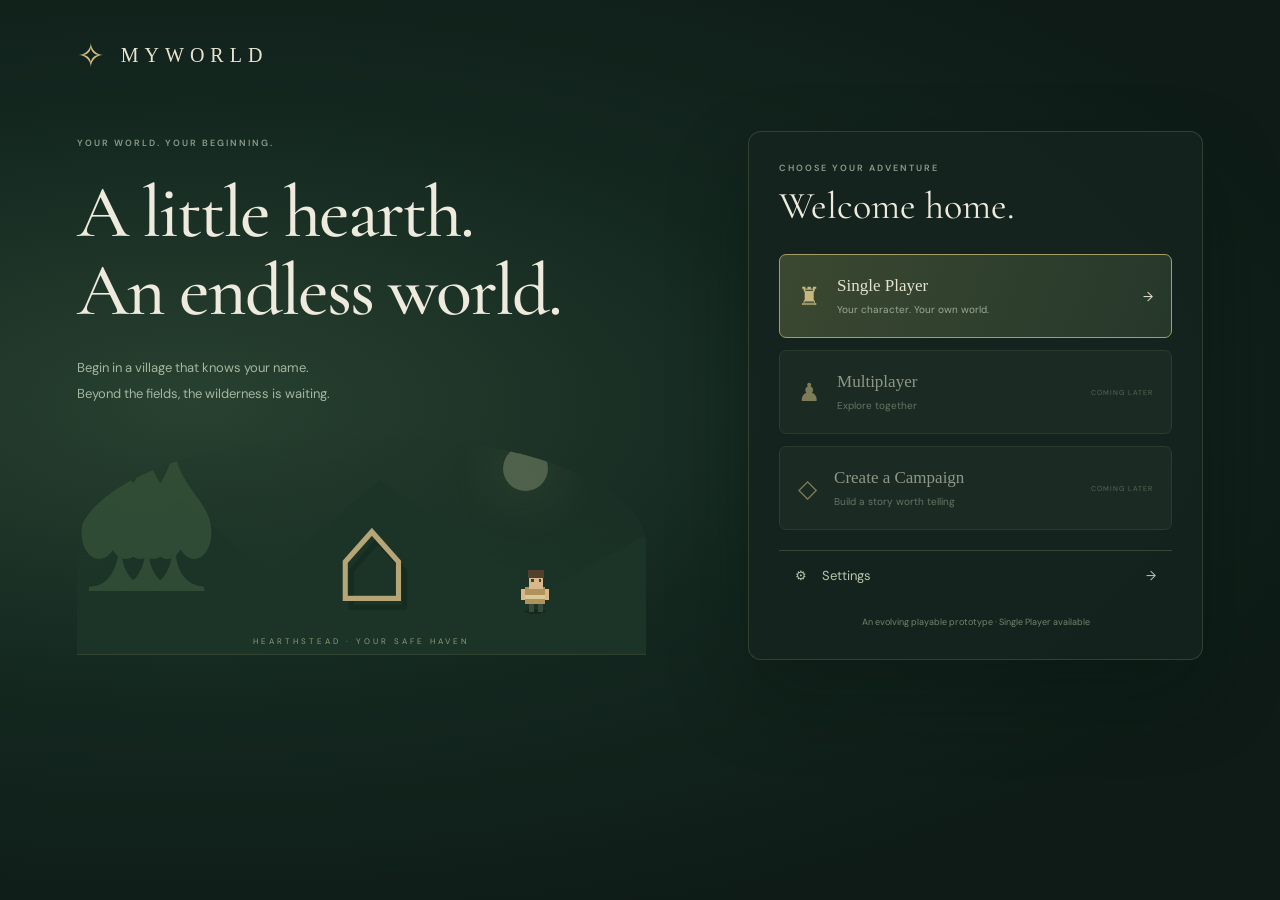
==== index.html @ 5acd00e1 "Publish MyWorld with village NPCs, enemy characters, and mobile controls" ====
<!doctype html>
<html lang="en">
<head>
  <meta charset="utf-8"><meta name="viewport" content="width=device-width,initial-scale=1,viewport-fit=cover">
  <title>MyWorld — The Wilderlands</title>
  <link rel="stylesheet" href="style.css">
</head>
<body class="in-menu">
  <div id="opening" class="opening"></div>
  <main class="game-shell">
    <div class="viewport" id="viewport">
      <canvas id="world" tabindex="0" aria-label="Explore the world using arrow keys or WASD. Press E to interact."></canvas>
      <div class="hud-top-left">
        <div class="location-pill"><span class="live-dot"></span><span id="locationName">Hearthstead</span></div>
        <span class="eyebrow" id="lifeStatus">☀ 07:40 · Safe haven</span>
        <span class="world-label" id="worldName">Ashwood Expanse</span>
      </div>
      <nav class="hud-top-right" aria-label="Game controls">
        <button id="mapToggle" class="quiet">Atlas <kbd>M</kbd></button>
        <button id="questButton" class="quiet">Quests</button>
        <button id="moreControls" class="quiet mobile-more" aria-expanded="false" aria-label="More game controls">☰</button><button id="gameSettings" class="quiet secondary-control">Settings</button>
        <button id="gameMenu" class="quiet secondary-control">Menu</button>
      </nav>
      <section id="atlasInfo" class="atlas-info" hidden aria-label="Atlas information">
        <span class="eyebrow">YOUR DISCOVERED WORLD</span>
        <strong id="explored">0% explored</strong>
        <span id="coordinates"></span>
        <div class="legend"><span><i class="safe"></i> Safe haven</span><span><i class="town"></i> Settlement</span><span><i class="ruin"></i> Ruins</span><span><i class="rift"></i> Rift</span></div>
      </section>
      <section class="player-hud" aria-label="Character status">
        <div class="avatar" id="travellerAvatar"></div>
        <div class="player-hud-details"><div class="eyebrow"><span id="travellerLabel">Traveller</span><span id="level">LV. 1</span></div><div class="health-row"><span>HP</span><div class="health-track"><i id="hpBar"></i></div><b id="hpText">60 / 60</b></div><div class="player-resources"><span id="wallet">45 gold</span><span id="petStatus">No companion yet</span></div></div>
      </section>
      <nav class="hud-bottom-right" aria-label="Your belongings">
        <button id="rest" class="quiet secondary-control" title="Return to your village">⌂ Home</button>
        <button id="satchel" class="quiet">Food & companion</button>
        <button id="binder" class="binder-button">▤ Bustagam <span id="cardCount">4 cards</span></button>
        <button id="sound" class="quiet secondary-control" title="Toggle ambient sound" aria-label="Toggle ambient sound">♫ Off</button>
      </nav>
      <div id="speechBubble" class="speech-bubble" hidden role="region" aria-label="Character conversation"></div>
      <div id="prompt" class="interaction-prompt" hidden><kbd>E</kbd><span>Interact</span></div>
      <div id="toast" class="toast" role="status"></div>
      <div class="touch-controls"><button data-move="0,-1" aria-label="Move north">↑</button><div><button data-move="-1,0" aria-label="Move west">←</button><button id="touchInteract">E</button><button data-move="1,0" aria-label="Move east">→</button></div><button data-move="0,1" aria-label="Move south">↓</button></div>
    </div>
  </main>
  <dialog id="modal"><div id="modalContent"></div></dialog>
  <script src="world-life.js"></script>
  <script src="encounters.js"></script>
  <script src="game.js"></script>
  <script>bootGame();</script>
</body></html>
---- style.css ----
@import url('https://fonts.googleapis.com/css2?family=Cormorant+Garamond:wght@400;500;600;700&family=DM+Sans:wght@400;500;600;700&display=swap');
.opening[hidden]{display:none}.opening{position:fixed;inset:0;z-index:200;overflow:auto;background:radial-gradient(ellipse at 15% 45%,#284130 0%,#13271f 42%,#0e1b17 80%);padding:34px 6vw 42px}.in-menu>header,.in-menu>main{visibility:hidden;pointer-events:none}.in-menu{overflow:hidden}.opening-brand{display:flex;align-items:center;gap:16px;color:#d5bd83;font-size:33px}.opening-brand span{font:20px Georgia,serif;letter-spacing:6px;color:#e9e4cf}.menu-layout{max-width:1200px;margin:6vh auto 0;display:grid;grid-template-columns:1.25fr 1fr;gap:8vw;align-items:center}.menu-story h1{font-size:clamp(50px,5.8vw,88px);line-height:1.05;letter-spacing:-2px;margin:25px 0}.menu-story>p{font-size:13px;line-height:2;color:#a5b6a0}.menu-options{border:1px solid #50604480;border-radius:13px;background:#15241ee8;padding:30px;box-shadow:0 35px 80px #06120c55}.menu-options h2{font:38px 'Cormorant Garamond',Georgia,serif;margin:9px 0 25px}.mode-option{width:100%;display:flex;gap:17px;align-items:center;text-align:left;padding:21px 18px;border:1px solid #3b4b3c;border-radius:7px;background:#203128;color:#e2e3cf;margin:12px 0}.mode-option.active{border-color:#a59c68;background:linear-gradient(110deg,#3b4831,#26382b)}.mode-option>span:nth-child(2){flex:1}.mode-option b{display:block;font-family:Georgia,serif;font-size:17px;font-weight:400}.mode-option small{display:block;font-size:10px;color:#99ab95;margin-top:7px}.mode-option em{font-size:7px;font-style:normal;letter-spacing:1px;color:#84977e}.mode-option:disabled{opacity:.6;filter:none}.mode-symbol{color:#c5b77e;font-size:25px}.settings-option{width:100%;display:flex;gap:15px;align-items:center;padding:16px;border:0;border-top:1px solid #354837;background:none;color:#b9c6ad;margin-top:20px}.settings-option span{flex:1;text-align:left}.menu-footnote{font-size:9px;color:#71866f;text-align:center;line-height:1.6;margin-top:15px}.menu-landscape{height:220px;position:relative;overflow:hidden;isolation:isolate;margin-top:28px;border-bottom:1px solid #75825a4d;background:linear-gradient(0deg,#1d3729,#233f2e00);border-radius:100% 100% 0 0}.menu-moon{position:absolute;left:75%;top:5%;width:45px;height:45px;background:#c6cda04d;box-shadow:0 0 60px #bdc68e33;border-radius:50%}.menu-mountains{position:absolute;inset:45px -20px 0;background:#1c3428;clip-path:polygon(0 80%,20% 10%,35% 55%,53% 0,80% 65%,100% 25%,100% 100%,0 100%)}.menu-trees{position:absolute;bottom:40px;left:0;letter-spacing:-45px;font-size:160px;color:#355239;transform:scaleY(1.5);opacity:.8}.menu-house{position:absolute;bottom:32px;left:45%;font-size:130px;color:#b6a576;line-height:1;text-shadow:6px 9px #172c20}.menu-traveller{position:absolute;bottom:30px;right:16%;width:40px;height:60px;image-rendering:pixelated}.menu-caption{position:absolute;bottom:8px;left:0;right:0;text-align:center;color:#8c9c76;font-size:8px;letter-spacing:3px}.flow-panel{max-width:1000px;margin:0 auto;padding:18px 0 35px}.flow-panel.narrow{max-width:480px;margin:6vh auto}.flow-panel h1{font-size:51px;line-height:1.1;margin:15px 0}.flow-panel>p{font-size:12px;color:#a0b39c;line-height:1.9}.back-link{background:none;color:#b6c6aa;border:0;padding:8px 0;margin-bottom:35px;font-size:11px}.character-layout{display:grid;grid-template-columns:.8fr 1.2fr;gap:45px;margin-top:25px}.gender-options{display:flex;gap:12px;margin-top:17px}.gender-card{flex:1;text-align:center;background:#182a20;border:1px solid #3d523d;color:#d7dfc5;border-radius:7px;padding:15px}.gender-card.selected{border:1px solid #d5bd83;background:#314430;box-shadow:inset 0 0 0 1px #d5bd8340}.gender-card svg{display:block;width:75px;height:95px;margin:0 auto 9px}.gender-card b{display:block;font-size:12px}.gender-card small{display:block;color:#90a287;font-size:9px;margin-top:7px}.pillar-editor{border:1px solid #3d523b;padding:23px;border-radius:9px;background:#17291f}.allocation-heading{display:flex;justify-content:space-between;gap:10px;color:#d5bd83;letter-spacing:1px;font-size:10px}.allocation-heading b{letter-spacing:0}.pillar-editor>p{font-size:10px;color:#9bad91;line-height:1.8;margin:12px 0}.allocation-row{display:flex;align-items:center;gap:10px;padding:13px 0;border-bottom:1px solid #314630}.allocation-row>div{flex:1}.allocation-row b{font-size:11px;font-weight:500}.allocation-row small{display:block;color:#90a187;font-size:9px;margin-top:5px}.pillar-icon{font-size:20px;color:#c2ba88;width:26px}.allocation-row>button{height:27px;width:27px;border:1px solid #5d6c48;background:#2b3f2b;color:#d5d9b9;border-radius:4px;font-size:16px}.allocation-row>strong{min-width:16px;text-align:center;font-size:13px;color:#d5bd83}.allocation-buttons{display:flex;gap:8px;margin-top:18px}.allocation-buttons button{flex:1}.creation-summary{padding:15px;background:#263c29;color:#c4cba6;border-radius:5px;font-size:11px;line-height:1.7;margin-top:19px}.start-journey{max-width:360px;margin:25px 0 0 auto}.replace-note{color:#bfac78!important;margin-top:16px!important;font-size:10px!important}.motion-setting{display:flex;align-items:center;gap:10px;margin:25px 0;font-size:12px}.motion-setting input{width:auto;accent-color:#c9b67f}.flow-panel.narrow label{margin-top:22px}.brand-button{border:0;background:none;padding:0}.village-status{display:flex;gap:16px;align-items:center;margin:-7px 0 16px;color:#b8cba6;font-size:11px}.village-status>span:last-child{color:#90a186;margin-left:auto;font-size:10px}.village-status button{font-size:10px;padding:7px 12px}.avatar svg{height:48px;width:37px}.shop-wallet{padding:12px;background:#263c29;color:#d1d6b6;border-radius:5px;margin:15px 0}.shop-wallet b{float:right;color:#e3c983}.shop-item{display:flex;align-items:center;gap:15px;padding:17px 0;border-bottom:1px solid #354c35}.shop-item>span{color:#d5bd83;font-size:26px;width:30px}.shop-item>div{flex:1}.shop-item b{display:block;font:17px Georgia,serif;color:#e5ddbd}.shop-item small{display:block;color:#9bad91;font-size:10px;line-height:1.7;margin-top:7px}.shop-item .quiet{min-width:70px;white-space:nowrap}.animal-response{background:#283e2c;padding:17px;border-radius:5px;color:#d8d8b9;margin:15px 0;font:18px Georgia,serif}.large-text .intro,.large-text .chapter p,.large-text dialog p,.large-text .shop-item small,.large-text .allocation-row small,.large-text .flow-panel>p{font-size:calc(12px * var(--text-scale,1))}.large-text button,.large-text input,.large-text select{font-size:calc(11px * var(--text-scale,1))}
@media(max-width:850px){.opening{padding:25px}.menu-layout{gap:25px;grid-template-columns:1fr 1fr;margin-top:5vh}.menu-options{padding:22px}.menu-story h1{font-size:50px}.mode-option{padding:17px 13px;gap:12px}.mode-option em{font-size:6px}.character-layout{gap:20px}.pillar-editor{padding:17px}.menu-landscape{height:180px}}@media(max-width:600px){.opening{padding:20px 18px}.menu-layout{display:flex;flex-direction:column;margin-top:25px;align-items:stretch;gap:18px}.menu-story h1{font-size:44px;margin:15px 0}.menu-story>p{font-size:11px}.menu-landscape{display:none}.menu-options{padding:20px}.menu-options h2{font-size:29px;margin-bottom:15px}.mode-option{padding:16px;margin:9px 0}.mode-option b{font-size:15px}.mode-option em{font-size:6px}.menu-footnote{font-size:8px}.flow-panel.narrow{margin:12px auto}.flow-panel h1{font-size:36px}.back-link{margin-bottom:22px}.character-layout{grid-template-columns:1fr;gap:20px}.gender-card svg{height:75px}.gender-options{margin-top:12px}.allocation-row{padding:13px 0}.allocation-row small{font-size:10px}.start-journey{max-width:none}.village-status{gap:8px;flex-wrap:wrap;font-size:10px}.village-status>span:last-child{font-size:9px}.header-right button{margin-left:7px}.world-toolbar .eyebrow{font-size:7px;letter-spacing:1px}.shop-item{gap:10px}.shop-item small{font-size:10px}}
:root{--bg:#101b19;--panel:#16231f;--border:#2a3931;--text:#eeeade;--muted:#8b9b8b;--accent:#d5bd83;--green:#b5cc9b}*{box-sizing:border-box}body{margin:0;background:var(--bg);color:var(--text);font-family:'DM Sans',sans-serif;font-size:13px}button,input,select{font:inherit}button{cursor:pointer;transition:background .15s,transform .15s}button:hover{filter:brightness(1.18)}button:active{transform:translateY(1px)}button:disabled{opacity:.45;cursor:default}button:focus-visible,input:focus-visible,select:focus-visible,canvas:focus-visible{outline:2px solid var(--accent);outline-offset:3px}header{height:78px;border-bottom:1px solid var(--border);padding:0 38px;display:flex;align-items:center;justify-content:space-between}.brand{font-size:21px;letter-spacing:5px;color:var(--text);text-decoration:none;font-family:Georgia,serif;display:flex;align-items:center;gap:14px}.brand-icon{color:var(--accent);font-size:36px}.brand small{font-family:'DM Sans',sans-serif;letter-spacing:2px;font-size:9px;color:var(--muted);margin-left:14px;border-left:1px solid var(--border);padding-left:24px}.header-right{display:flex;align-items:center;gap:9px;font-size:9px;letter-spacing:1.5px;color:var(--muted)}.live-dot{width:6px;height:6px;background:#b7cb98;border-radius:50%;display:inline-block;box-shadow:0 0 9px #b7cb9840}.quiet{border:1px solid var(--border);background:transparent;color:var(--text);padding:9px 13px;border-radius:5px;font-size:11px}.header-right button{margin-left:25px;letter-spacing:0}.header-right button span{margin-left:12px;border:1px solid var(--border);border-radius:50%;padding:0 4px}main{display:grid;grid-template-columns:285px minmax(0,1fr);max-width:1800px;margin:auto}.sidebar{padding:34px 28px 20px;border-right:1px solid var(--border);min-height:calc(100vh - 78px)}.eyebrow{font-size:9px;font-weight:600;letter-spacing:2px;color:var(--muted)}h1,h2,h3,p{margin:0}h1{font-family:'Cormorant Garamond',Georgia,serif;font-size:55px;line-height:.98;letter-spacing:-1.6px;font-weight:500;margin:20px 0 15px}h1 span{color:var(--accent)}.intro{color:var(--muted);line-height:1.9;font-size:12px}.world-card{border:1px solid var(--border);background:#ffffff02;border-radius:7px;padding:17px;margin-top:28px}.section-heading{font-size:9px;letter-spacing:1.5px;display:flex;justify-content:space-between;color:var(--accent);margin-bottom:21px}label{font-size:10px;color:#aab5a7;display:block;margin:12px 0 8px}.seed-row{display:flex;gap:6px}input,select{width:100%;min-width:0;background:#101b18;color:#dddcc9;border:1px solid var(--border);border-radius:4px;padding:10px;font-size:11px}.seed-row input{font-family:monospace;font-size:11px}.seed-row button{color:var(--accent);background:#22312a;border:1px solid var(--border);border-radius:4px;font-size:20px;width:36px;flex-shrink:0}.primary{background:var(--accent);color:#233021;border:0;border-radius:4px;padding:12px 13px;font-weight:700;display:flex;justify-content:space-between;align-items:center;width:100%;margin-top:18px;font-size:11px}.primary span{font-size:18px}.small{font-size:9px}.muted{color:var(--muted)}.world-card p{text-align:center;margin-top:11px}.chapter{margin-top:30px}.chapter .eyebrow{display:flex;justify-content:space-between}.chapter h2{font-family:'Cormorant Garamond',Georgia,serif;font-size:26px;font-weight:500;margin:10px 0}.chapter p{font-size:11px;color:var(--muted);line-height:1.9}.quest-item{display:flex;gap:10px;align-items:center;border-bottom:1px solid #2a393188;padding:12px 0;font-size:10px;color:#b6c1af}.quest-item b{font-size:15px;color:var(--accent);font-weight:400}.quest-item.done{color:#789b70}.sidebar-bottom{margin-top:26px;padding-top:18px;display:flex;gap:12px;align-items:center;color:#667b68}.compass{font-size:40px}.sidebar-bottom p{font-family:Georgia,serif;font-style:italic;font-size:11px;line-height:1.6}.sidebar-bottom>span:last-child{margin-left:auto;font-size:10px}.game-column{padding:28px 30px 20px;min-width:0}.world-toolbar{display:flex;align-items:center;justify-content:space-between;margin-bottom:19px}.world-toolbar h2{font-family:'Cormorant Garamond',Georgia,serif;font-size:31px;font-weight:500;margin-top:4px}.toolbar-actions{display:flex;align-items:center;gap:9px}.toolbar-actions>span{font-size:10px;color:var(--muted);margin-right:10px}kbd{font-family:inherit;display:inline-block;font-size:9px;background:#ffffff07;border:1px solid #ffffff25;border-bottom-width:2px;border-radius:3px;padding:2px 5px;min-width:19px;text-align:center;color:#d3d5bf}.toolbar-actions kbd{margin-left:8px}.viewport{height:clamp(360px,55vh,680px);position:relative;overflow:hidden;border:1px solid #475441;border-radius:9px;background:#1e3b2f;box-shadow:0 18px 50px #0003}canvas{display:block;width:100%;height:100%;image-rendering:pixelated;outline:none!important}.location-pill{position:absolute;top:19px;left:20px;background:#12221cda;border:1px solid #6c81554d;padding:10px 13px;border-radius:4px;display:flex;gap:9px;align-items:center;font-size:10px;color:#e1e4cd;pointer-events:none}.world-coordinate{position:absolute;top:27px;right:21px;font-size:9px;color:#ecedd0b3;letter-spacing:2px;pointer-events:none}.world-badge{position:absolute;right:22px;bottom:50px;color:#eeebc9b0;font-family:Georgia,serif;font-size:12px;letter-spacing:3px;text-align:center;pointer-events:none}.world-badge>span{display:block;font-size:29px;margin-bottom:5px;color:#e1c690}.world-badge small{display:block;letter-spacing:2px;font-family:monospace;font-size:8px;margin-top:6px}.controls-hint{position:absolute;bottom:0;left:0;right:0;height:36px;display:flex;align-items:center;gap:23px;justify-content:center;background:#0d1f17b8;font-size:9px;color:#bec8b0}.controls-hint span{display:flex;align-items:center;gap:4px}.interaction-prompt{position:absolute;bottom:65px;left:50%;transform:translateX(-50%);background:#efe4c7;color:#263527;box-shadow:0 4px 18px #0005;border:1px solid #b9a779;border-radius:5px;padding:11px 16px;white-space:nowrap;font-size:12px}.interaction-prompt kbd{background:#273e2c;color:#f4eccc;margin-right:9px;border-color:#455342}.toast{position:absolute;top:70px;left:50%;transform:translateX(-50%) translateY(-10px);background:#11251dec;color:#eee2b9;border:1px solid #73835e;border-radius:5px;padding:12px 20px;font-size:11px;opacity:0;transition:.2s;pointer-events:none;max-width:85%;text-align:center}.toast.show{opacity:1;transform:translateX(-50%) translateY(0)}.under-map{display:flex;justify-content:space-between;align-items:center;margin:14px 0 22px;font-size:9px;color:var(--muted);gap:10px}.legend{display:flex;gap:18px}.legend span{display:flex;align-items:center;gap:6px}.legend i{display:block;width:6px;height:6px;transform:rotate(45deg)}.safe{background:#c4d29f}.town{background:#d9b474}.ruin{background:#94a7ab}.rift{background:#ba9ed3}.save-note{font-size:8px;color:#687c69}.bottom-panels{display:grid;grid-template-columns:1.15fr 1fr;gap:16px}.traveller-panel,.binder-panel{border:1px solid var(--border);border-radius:6px;display:flex;align-items:center;padding:18px;gap:15px;background:#ffffff02}.avatar{width:44px;height:54px;background:#273629;border:1px solid #415039;display:grid;place-items:center;font-size:31px;color:var(--accent);border-radius:4px}.traveller-details{flex:1}.traveller-details .eyebrow{font-size:8px;letter-spacing:1px;display:flex;justify-content:space-between;gap:10px}.traveller-details .eyebrow span{color:var(--accent)}h3{font-family:'Cormorant Garamond',Georgia,serif;font-size:18px;font-weight:500;margin-top:6px}.health-row{display:flex;align-items:center;gap:8px;font-size:8px;margin-top:11px;color:#a4b49b}.health-track{height:4px;background:#29392c;flex:1;border-radius:3px;overflow:hidden}.health-track i{display:block;height:100%;background:#a9c18b;width:100%;transition:width .3s}.health-row b{font-size:8px;font-weight:400;white-space:nowrap}.traveller-panel>button{font-size:9px;padding:7px;max-width:85px}.binder-panel{justify-content:space-between}.binder-panel .eyebrow{font-size:8px}.binder-panel h3{font-size:18px}.binder-button{background:#24332a;color:var(--accent);border:1px solid #40503b;border-radius:4px;white-space:nowrap;padding:11px;font-size:12px}.binder-button span{margin:0 8px;font-size:10px}.journal-strip{margin-top:19px;display:flex;gap:16px;align-items:center;color:var(--muted);font-size:10px}.journal-strip .eyebrow{font-size:8px;white-space:nowrap}.journal-strip>span:last-child{margin-left:auto;color:var(--accent)}dialog{background:#17271f;color:var(--text);border:1px solid #617153;border-radius:12px;padding:30px;width:580px;max-width:calc(100% - 28px);box-shadow:0 30px 100px #0009}dialog::backdrop{background:#060e0be0;backdrop-filter:blur(5px)}dialog h2{font-family:'Cormorant Garamond',Georgia,serif;font-size:35px;font-weight:500;margin:10px 0}dialog p{color:#a8b6a1;line-height:1.8;font-size:12px;margin:10px 0}dialog .close{float:right;background:none;border:1px solid var(--border);color:var(--muted);border-radius:4px;padding:4px 9px}dialog .actions{display:flex;gap:8px;margin-top:17px;flex-wrap:wrap}dialog .actions button{flex:1}.modal-icon{font-size:38px;color:var(--accent);margin-top:12px}.combat-hp{display:flex;justify-content:space-between;padding:15px;background:#0c1b15;border-radius:5px;margin:15px 0;font-size:12px}.combat-hp b{color:#c6d9a9}.card-grid{display:grid;grid-template-columns:repeat(2,1fr);gap:9px;margin:15px 0}.play-card{padding:17px 13px;text-align:left;border:1px solid #475d3c;border-radius:6px;background:linear-gradient(135deg,#2d412e,#18291f);color:#eee8cd}.play-card strong{display:block;font-family:Georgia,serif;font-weight:400;font-size:16px;margin:6px 0}.play-card small{display:block;color:#a6b69b;font-size:10px;line-height:1.7}.play-card .symbol{color:var(--accent);font-size:23px}.dice-label{font-size:11px;color:var(--accent);display:flex;gap:8px;align-items:center;margin-top:14px}.combat-log{font-size:11px!important;min-height:40px;background:#102017;padding:10px 12px;border-left:2px solid var(--accent)}.pillars{display:grid;grid-template-columns:repeat(3,1fr);gap:6px;margin:14px 0}.pillars div{padding:9px;background:#24382a;font-size:10px;color:#bdc8b0}.pillars b{float:right;color:var(--accent)}.touch-controls{display:none}.atlas-note{position:absolute;top:65px;left:20px;background:#12221cd9;color:var(--accent);padding:7px;font-size:9px}
@media(min-width:1600px){.sidebar{padding-top:45px}.game-column{padding-top:36px}.world-card{margin-top:40px}.chapter{margin-top:40px}}@media(max-width:1150px){main{grid-template-columns:240px minmax(0,1fr)}.sidebar{padding:28px 20px}h1{font-size:48px}.game-column{padding:25px 20px}.bottom-panels{grid-template-columns:1fr}.binder-panel{padding:13px 18px}.save-note{display:none}.legend{gap:13px}.brand small{display:none}.controls-hint{gap:10px}.controls-hint span:last-child{display:none}.header-right{font-size:8px}}@media(max-width:740px){header{padding:0 17px;height:62px}.brand{font-size:17px;gap:7px}.header-right>span{display:none}.header-right button{margin:0;font-size:10px}main{display:flex;flex-direction:column}.sidebar{min-height:0;border:0;padding:22px 18px 0;display:grid;grid-template-columns:1fr 1fr;gap:0 20px}.sidebar>.eyebrow{grid-column:1}h1{font-size:38px;margin:12px 0}.intro{font-size:10px}.world-card{grid-column:2;grid-row:1/5;margin:0;padding:13px}.section-heading{margin-bottom:8px;font-size:8px}.world-card label{font-size:9px;margin:9px 0 5px}.world-card .small{display:none}.primary{margin-top:10px;padding:10px;font-size:10px}.chapter{grid-column:1/-1;margin-top:22px}.chapter h2{font-size:23px}.chapter p{display:none}#questList{display:flex;gap:15px}.quest-item{flex:1;font-size:9px;border:0;padding:8px 0}.sidebar-bottom{display:none}.game-column{padding:18px 13px}.world-toolbar h2{font-size:26px}.world-toolbar .eyebrow{font-size:8px}.toolbar-actions>span{display:none}.toolbar-actions .quiet{padding:7px}.viewport{height:440px}.world-badge{display:none}.world-coordinate{font-size:8px}.legend{gap:12px;flex-wrap:wrap;font-size:8px}.controls-hint{justify-content:flex-start;padding-left:12px}.touch-controls{display:flex;position:absolute;right:12px;bottom:47px;flex-direction:column;align-items:center;gap:3px}.touch-controls button{background:#14271ddc;border:1px solid #8a9b6c;color:#edebce;width:36px;height:34px;border-radius:5px;touch-action:none}.touch-controls>div{display:flex;gap:3px}.interaction-prompt{bottom:75px;left:15px;transform:none;font-size:10px;padding:8px}.bottom-panels{gap:10px}.under-map{margin-bottom:13px}.journal-strip{font-size:9px;line-height:1.6}.journal-strip .eyebrow{display:none}.world-toolbar{gap:8px}dialog{padding:22px}.card-grid{gap:7px}}

/* The playable world owns the viewport; all game controls sit over the canvas. */
body:not(.in-menu){overflow:hidden}
.game-shell{position:fixed;inset:0;display:block;max-width:none;width:100%;height:100dvh;margin:0;padding:0;border:0}
.game-shell .viewport{position:absolute;inset:0;width:100%;height:100%;max-height:none;border:0;border-radius:0;box-shadow:none}
.game-shell canvas{width:100%;height:100%}
.hud-top-left{position:absolute;top:22px;left:24px;display:flex;align-items:flex-start;gap:8px;flex-direction:column;pointer-events:none}
.hud-top-left .location-pill{position:static;padding:10px 13px;background:#12221ce8;border-color:#71835866;box-shadow:0 3px 18px #0002}
.hud-top-left .eyebrow{padding:4px 5px;color:#d1d8b7;font-size:9px;text-shadow:0 2px 3px #102317}
.world-label{font:italic 12px Georgia,serif;color:#bfc8a4;padding-left:5px;text-shadow:0 2px 3px #102317}
.hud-top-right{position:absolute;top:22px;right:24px;display:flex;gap:7px}
.hud-top-right .quiet,.hud-bottom-right .quiet,.hud-bottom-right .binder-button{background:#14271ee8;border-color:#77846377;color:#e1e2c7;box-shadow:0 3px 16px #0002;padding:11px 15px;backdrop-filter:blur(8px)}
.hud-top-right .quiet{font-size:11px}
.hud-bottom-right{position:absolute;right:24px;bottom:24px;display:flex;gap:8px;align-items:center}
.player-hud{position:absolute;left:24px;bottom:24px;width:310px;display:flex;gap:12px;align-items:center;padding:13px 15px;border:1px solid #7a866355;border-radius:7px;background:#14271ee8;box-shadow:0 4px 22px #0003;backdrop-filter:blur(8px)}
.player-hud .avatar{flex-shrink:0;height:51px;width:41px;background:#2d432b}
.player-hud-details{min-width:0;flex:1}.player-hud .eyebrow{display:flex;justify-content:space-between;align-items:center;letter-spacing:1px;gap:12px;font-size:9px;color:#d2ca9a}
.player-hud .health-row{margin-top:10px;font-size:9px}.player-hud .health-track{height:5px}.player-hud .health-row b{font-size:9px}
.player-resources{display:flex;justify-content:space-between;gap:8px;font-size:9px;color:#b8c6a3;margin-top:10px}.player-resources>span:last-child{color:#97ac91;font-size:8px}
.atlas-info{position:absolute;left:24px;top:142px;background:#11261ef2;border:1px solid #77846366;border-radius:7px;padding:18px;display:flex;flex-direction:column;gap:12px;max-width:240px}
.atlas-info[hidden]{display:none}.atlas-info strong{font:24px Georgia,serif;font-weight:400;color:#dbd9b5}.atlas-info>span:not(.eyebrow){color:#a6b798;font-size:10px}.atlas-info .legend{flex-wrap:wrap;gap:13px;font-size:9px}
.speech-bubble{position:absolute;z-index:30;padding:14px 17px;background:#eee5c9;color:#35402c;border:1px solid #c7b889;border-radius:13px;box-shadow:0 8px 25px #10231655;pointer-events:auto;line-height:1.6}
.speech-bubble[hidden]{display:none}.speech-bubble::after{content:'';position:absolute;top:100%;left:calc(var(--speech-tail, 50%) - 8px);border-left:8px solid transparent;border-right:8px solid transparent;border-top:12px solid #eee5c9;filter:drop-shadow(0 2px 0 #c7b889)}
.speaker-name{font-size:9px;letter-spacing:1px;font-weight:700;text-transform:uppercase;color:#7d714a;margin-bottom:5px}.speech-bubble p{font:14px/1.65 Georgia,serif;margin:0;color:#35402c}.speech-actions{display:flex;gap:7px;flex-wrap:wrap;margin-top:11px}.speech-actions button{background:#526744;border:1px solid #41563a;color:#f3edda;border-radius:4px;padding:7px 10px;font-size:10px;line-height:1.4}.speech-actions button:hover{background:#405739}
.game-shell .interaction-prompt{bottom:130px;padding:9px 13px;font-size:11px;z-index:15}.game-shell .toast{top:104px;z-index:35}.quest-list small{display:block;font-size:10px;color:#8d9d83;margin-top:5px}.quest-list .quest-item{font-size:13px;padding:16px 0;gap:13px}.quest-list .quest-item b{font-size:21px}.game-shell .touch-controls{z-index:20}

.mobile-more{display:none}.combat-opponent{display:flex;align-items:center;gap:16px;margin:12px 0}.combat-opponent svg{width:64px;height:64px;flex-shrink:0;background:#243b2a;border:1px solid #4c6242;border-radius:7px;padding:6px}.combat-opponent h2{font-size:30px;margin:0}
@media(max-width:860px),(pointer:coarse){
 body{overscroll-behavior:none;-webkit-tap-highlight-color:transparent}.game-shell canvas{touch-action:none}.opening{padding-top:max(20px,env(safe-area-inset-top));padding-bottom:max(25px,env(safe-area-inset-bottom));-webkit-overflow-scrolling:touch}
 .hud-top-left{top:max(12px,env(safe-area-inset-top));left:max(12px,env(safe-area-inset-left));gap:5px;max-width:48%}.hud-top-left .location-pill{max-width:100%;font-size:10px;line-height:1.4;padding:9px 10px}.hud-top-left .eyebrow{font-size:8px;letter-spacing:.6px}.world-label{display:none}
 .hud-top-right{top:max(12px,env(safe-area-inset-top));right:max(12px,env(safe-area-inset-right));display:grid;grid-template-columns:repeat(3,auto);gap:5px}.hud-top-right .quiet{min-width:44px;min-height:44px;padding:9px;font-size:10px}.hud-top-right kbd{display:none}.mobile-more{display:block}.game-shell .secondary-control{display:none}.controls-expanded .hud-top-right .secondary-control{display:block;grid-column:1/-1}.controls-expanded .hud-bottom-right .secondary-control{display:block}
 .player-hud{top:102px;bottom:auto;left:12px;width:210px;padding:9px 10px;gap:8px;pointer-events:none;background:#14271ecc}.player-hud .avatar{height:43px;width:34px}.player-hud .avatar svg{height:39px;width:30px}.player-hud .eyebrow{font-size:8px}.player-resources{font-size:8px;gap:5px}.player-resources>span:last-child{font-size:7px}.player-hud .health-row{margin-top:7px}.player-resources{margin-top:7px}
 .hud-bottom-right{right:max(12px,env(safe-area-inset-right));bottom:max(20px,env(safe-area-inset-bottom));display:flex;flex-direction:column;align-items:stretch;gap:7px;max-width:155px}.hud-bottom-right .quiet,.hud-bottom-right .binder-button{min-height:48px;font-size:10px;padding:10px 11px}.hud-bottom-right .binder-button span{font-size:9px;margin-left:4px;margin-right:0}
 .game-shell .touch-controls{display:flex;position:absolute;left:max(14px,env(safe-area-inset-left));right:auto;bottom:max(20px,env(safe-area-inset-bottom));gap:5px;align-items:center;touch-action:none}.game-shell .touch-controls>div{gap:5px}.game-shell .touch-controls button{width:48px;height:48px;font-size:19px;border:1px solid #a6b88788;background:#173324d9;color:#eee4be;user-select:none;-webkit-user-select:none;touch-action:none;border-radius:9px;box-shadow:0 3px 10px #0003}.game-shell .touch-controls #touchInteract{background:#d2bd86;color:#273d29;border-color:#eddfb5;font-size:15px;font-weight:700}
 .game-shell .interaction-prompt{left:50%;transform:translateX(-50%);bottom:193px;max-width:calc(100% - 28px);white-space:normal;font-size:10px;text-align:center}.game-shell .toast{top:195px;max-width:calc(100% - 25px);width:max-content;font-size:10px;padding:10px 13px;line-height:1.6}.atlas-info{top:195px;left:12px;max-width:200px;padding:13px}.atlas-info strong{font-size:21px}.atlas-info .eyebrow{font-size:8px}
 .speech-bubble{padding:12px 14px}.speech-bubble p{font-size:14px}.speech-actions button{min-height:44px;font-size:12px;padding:10px 12px;flex:1}.speaker-name{font-size:9px}
 dialog{width:min(580px,calc(100vw - 20px));max-width:calc(100vw - 20px);max-height:calc(100dvh - 24px);padding:19px;overflow-y:auto;overscroll-behavior:contain;-webkit-overflow-scrolling:touch}dialog .close{min-width:44px;min-height:44px;font-size:19px}dialog .actions button{min-height:44px}dialog h2{font-size:29px}dialog p{font-size:12px}.combat-opponent{gap:12px;margin:9px 0}.combat-opponent svg{width:52px;height:52px}.combat-opponent h2{font-size:25px}.combat-hp{font-size:10px;padding:11px;gap:10px;flex-wrap:wrap}.play-card{min-height:108px;padding:12px}.play-card strong{font-size:15px}.play-card small{font-size:10px}.dice-label{font-size:12px;flex-wrap:wrap;gap:10px}.dice-label input{min-width:24px;min-height:24px}.shop-item .quiet{min-height:44px}.flow-panel input,.flow-panel select{min-height:44px;font-size:16px}.allocation-row>button{height:44px;width:44px}.flow-panel button,.menu-options button{min-height:44px}.allocation-row{gap:8px}.allocation-row small{font-size:9px}.pillar-editor{padding:15px}.flow-panel .primary{font-size:12px;min-height:48px}.opening .back-link{font-size:12px}
}
@media(max-width:380px){.hud-top-left{max-width:45%}.hud-top-left .location-pill{font-size:9px;padding:8px}.hud-top-right{gap:3px}.hud-top-right .quiet{padding:8px 6px;font-size:9px}.player-hud{width:198px}.allocation-row .pillar-icon{display:none}.hud-bottom-right{max-width:140px}.game-shell .touch-controls button{width:44px;height:44px}}
@media(max-height:520px) and (orientation:landscape){.game-shell .player-hud{top:auto;bottom:14px;left:180px;width:215px}.game-shell .touch-controls{bottom:12px;gap:3px}.game-shell .touch-controls>div{gap:3px}.game-shell .touch-controls button{width:44px;height:42px}.game-shell .hud-bottom-right{bottom:12px}.game-shell .interaction-prompt{bottom:125px;font-size:10px}.game-shell .toast{top:78px}.atlas-info{top:90px;padding:12px}.hud-top-left .eyebrow{font-size:8px}}

@media(max-width:860px),(pointer:coarse){.game-shell .touch-controls{flex-direction:column}}
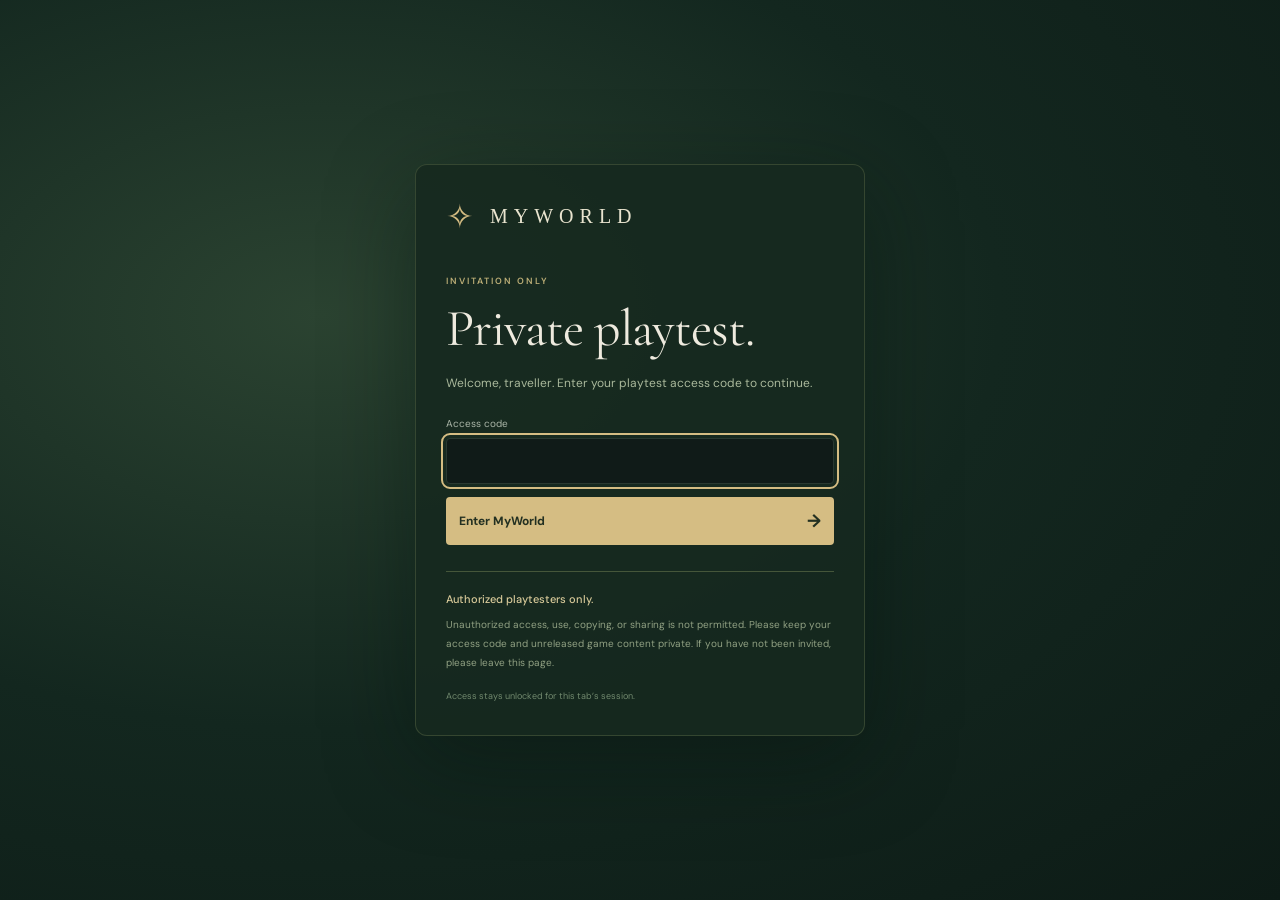
==== commit a024d2c6: "Add authorized-playtester access-code gate before the game menu" ====
--- a/index.html
+++ b/index.html
@@ -5,7 +5,23 @@
   <title>MyWorld — The Wilderlands</title>
   <link rel="stylesheet" href="style.css">
 </head>
-<body class="in-menu">
+<body class="in-menu access-locked">
+  <section id="accessGate" class="access-gate" aria-labelledby="accessTitle">
+    <div class="access-panel">
+      <div class="opening-brand">✧ <span>MYWORLD</span></div>
+      <div class="eyebrow">INVITATION ONLY</div>
+      <h1 id="accessTitle">Private playtest.</h1>
+      <p>Welcome, traveller. Enter your playtest access code to continue.</p>
+      <form id="accessForm">
+        <label for="accessCode">Access code</label>
+        <input id="accessCode" type="password" autocomplete="off" autocapitalize="characters" spellcheck="false" maxlength="64" required aria-describedby="accessError accessNotice">
+        <p id="accessError" class="access-error" role="alert"></p>
+        <button class="primary" id="accessSubmit" type="submit">Enter MyWorld <span>→</span></button>
+      </form>
+      <div id="accessNotice" class="access-notice"><strong>Authorized playtesters only.</strong><p>Unauthorized access, use, copying, or sharing is not permitted. Please keep your access code and unreleased game content private. If you have not been invited, please leave this page.</p></div>
+      <p class="access-session-note">Access stays unlocked for this tab’s session.</p>
+    </div>
+  </section>
   <div id="opening" class="opening"></div>
   <main class="game-shell">
     <div class="viewport" id="viewport">
@@ -44,8 +60,9 @@
     </div>
   </main>
   <dialog id="modal"><div id="modalContent"></div></dialog>
+  <script src="access.js"></script>
   <script src="world-life.js"></script>
   <script src="encounters.js"></script>
   <script src="game.js"></script>
-  <script>bootGame();</script>
+  <script>bootGame();initializeAccessGate();</script>
 </body></html>
--- a/style.css
+++ b/style.css
@@ -45,3 +45,6 @@
 @media(max-height:520px) and (orientation:landscape){.game-shell .player-hud{top:auto;bottom:14px;left:180px;width:215px}.game-shell .touch-controls{bottom:12px;gap:3px}.game-shell .touch-controls>div{gap:3px}.game-shell .touch-controls button{width:44px;height:42px}.game-shell .hud-bottom-right{bottom:12px}.game-shell .interaction-prompt{bottom:125px;font-size:10px}.game-shell .toast{top:78px}.atlas-info{top:90px;padding:12px}.hud-top-left .eyebrow{font-size:8px}}
 
 @media(max-width:860px),(pointer:coarse){.game-shell .touch-controls{flex-direction:column}}
+
+.access-gate{position:fixed;inset:0;z-index:400;display:grid;place-items:center;padding:28px 20px;overflow:auto;background:radial-gradient(ellipse at 25% 35%,#2b4331,#13271f 50%,#0d1b16)}.access-gate[hidden]{display:none}.access-locked #opening,.access-locked .game-shell{visibility:hidden;pointer-events:none}.access-panel{width:100%;max-width:450px;padding:30px;border:1px solid #64734b66;border-radius:12px;background:#17291fe8;box-shadow:0 25px 90px #06120d66}.access-panel .opening-brand{margin-bottom:37px}.access-panel .eyebrow{color:#bcae76;font-size:9px}.access-panel h1{font:52px/1.05 'Cormorant Garamond',Georgia,serif;letter-spacing:-1px;margin:15px 0}.access-panel>p{font-size:12px;line-height:1.9;color:#a9b89b}.access-panel form{margin:22px 0 26px}.access-panel input{font-size:16px;min-height:46px;letter-spacing:2px}.access-panel .primary{min-height:47px;font-size:12px;margin-top:13px}.access-error{font-size:11px;line-height:1.7;color:#e2af8c;min-height:0;margin-top:8px}.access-error:empty{display:none}.access-notice{border-top:1px solid #45563a;padding-top:18px}.access-notice strong{font-size:11px;color:#d7c999;font-weight:500}.access-notice p{color:#91a183;font-size:10px;line-height:1.9;margin-top:8px}.access-panel .access-session-note{font-size:9px;color:#71896e;margin-top:16px}.access-panel input[aria-invalid=true]{border-color:#ce9b70}
+@media(max-width:600px){.access-gate{padding:16px}.access-panel{padding:24px 21px}.access-panel h1{font-size:43px}.access-panel .opening-brand{margin-bottom:27px}.access-panel input{min-height:48px}.access-panel .primary{min-height:48px}.access-notice p{font-size:11px}}
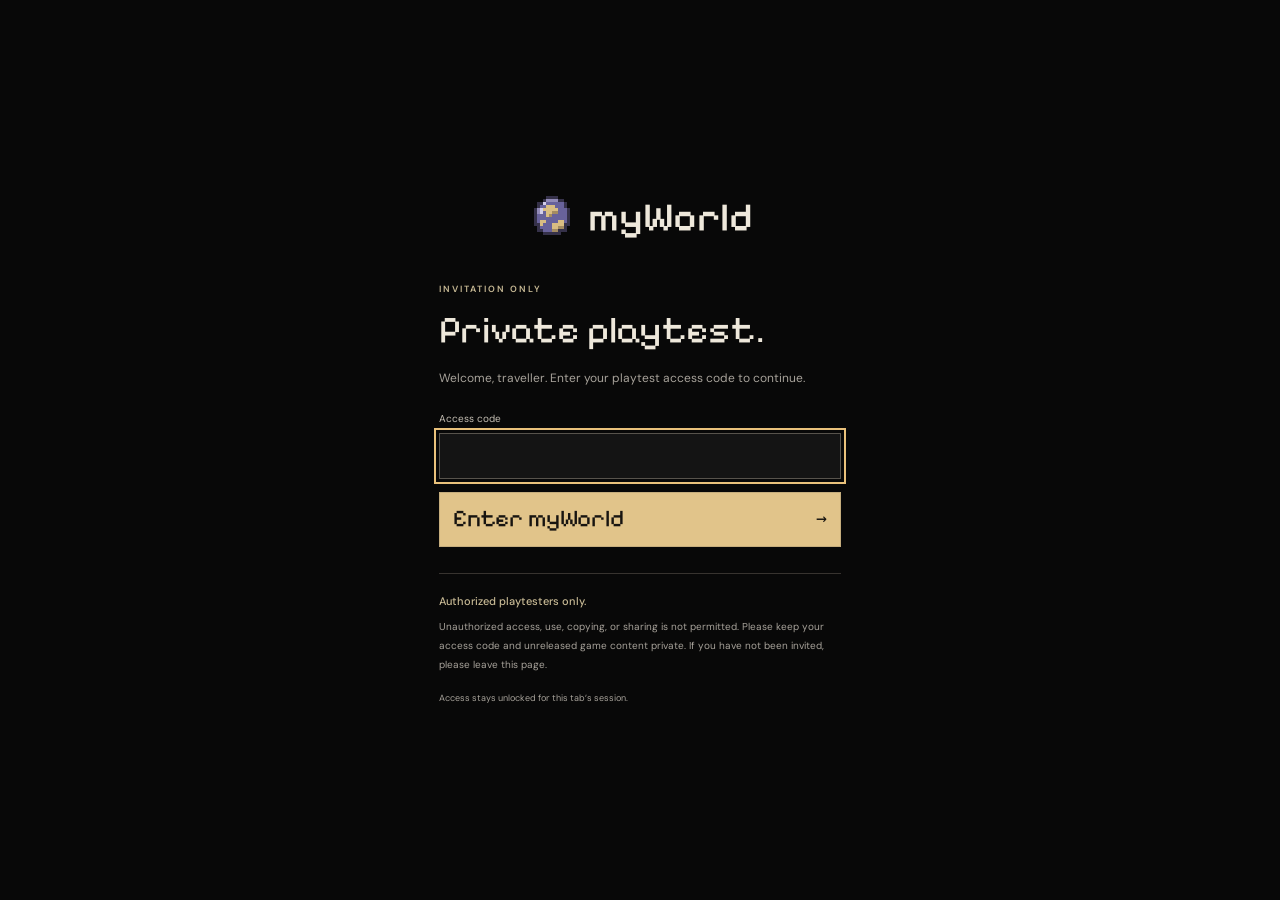
==== commit 37ab6fe0: "Redesign myWorld menus and character creation with black pixel UI" ====
--- a/index.html
+++ b/index.html
@@ -2,13 +2,14 @@
 <html lang="en">
 <head>
   <meta charset="utf-8"><meta name="viewport" content="width=device-width,initial-scale=1,viewport-fit=cover">
-  <title>MyWorld — The Wilderlands</title>
+  <title>myWorld</title>
   <link rel="stylesheet" href="style.css">
 </head>
 <body class="in-menu access-locked">
+  <div id="artLoading" class="art-loading" role="status" hidden>Painting Hearthstead…</div>
   <section id="accessGate" class="access-gate" aria-labelledby="accessTitle">
     <div class="access-panel">
-      <div class="opening-brand">✧ <span>MYWORLD</span></div>
+      <div class="opening-brand"><span class="pixel-globe" aria-hidden="true"></span><span>myWorld</span></div>
       <div class="eyebrow">INVITATION ONLY</div>
       <h1 id="accessTitle">Private playtest.</h1>
       <p>Welcome, traveller. Enter your playtest access code to continue.</p>
@@ -16,7 +17,7 @@
         <label for="accessCode">Access code</label>
         <input id="accessCode" type="password" autocomplete="off" autocapitalize="characters" spellcheck="false" maxlength="64" required aria-describedby="accessError accessNotice">
         <p id="accessError" class="access-error" role="alert"></p>
-        <button class="primary" id="accessSubmit" type="submit">Enter MyWorld <span>→</span></button>
+        <button class="primary" id="accessSubmit" type="submit">Enter myWorld <span>→</span></button>
       </form>
       <div id="accessNotice" class="access-notice"><strong>Authorized playtesters only.</strong><p>Unauthorized access, use, copying, or sharing is not permitted. Please keep your access code and unreleased game content private. If you have not been invited, please leave this page.</p></div>
       <p class="access-session-note">Access stays unlocked for this tab’s session.</p>
@@ -60,6 +61,8 @@
     </div>
   </main>
   <dialog id="modal"><div id="modalContent"></div></dialog>
+  <script src="art-manifest.js"></script>
+  <script src="art.js"></script>
   <script src="access.js"></script>
   <script src="world-life.js"></script>
   <script src="encounters.js"></script>
--- a/style.css
+++ b/style.css
@@ -1,6 +1,6 @@
 @import url('https://fonts.googleapis.com/css2?family=Cormorant+Garamond:wght@400;500;600;700&family=DM+Sans:wght@400;500;600;700&display=swap');
-.opening[hidden]{display:none}.opening{position:fixed;inset:0;z-index:200;overflow:auto;background:radial-gradient(ellipse at 15% 45%,#284130 0%,#13271f 42%,#0e1b17 80%);padding:34px 6vw 42px}.in-menu>header,.in-menu>main{visibility:hidden;pointer-events:none}.in-menu{overflow:hidden}.opening-brand{display:flex;align-items:center;gap:16px;color:#d5bd83;font-size:33px}.opening-brand span{font:20px Georgia,serif;letter-spacing:6px;color:#e9e4cf}.menu-layout{max-width:1200px;margin:6vh auto 0;display:grid;grid-template-columns:1.25fr 1fr;gap:8vw;align-items:center}.menu-story h1{font-size:clamp(50px,5.8vw,88px);line-height:1.05;letter-spacing:-2px;margin:25px 0}.menu-story>p{font-size:13px;line-height:2;color:#a5b6a0}.menu-options{border:1px solid #50604480;border-radius:13px;background:#15241ee8;padding:30px;box-shadow:0 35px 80px #06120c55}.menu-options h2{font:38px 'Cormorant Garamond',Georgia,serif;margin:9px 0 25px}.mode-option{width:100%;display:flex;gap:17px;align-items:center;text-align:left;padding:21px 18px;border:1px solid #3b4b3c;border-radius:7px;background:#203128;color:#e2e3cf;margin:12px 0}.mode-option.active{border-color:#a59c68;background:linear-gradient(110deg,#3b4831,#26382b)}.mode-option>span:nth-child(2){flex:1}.mode-option b{display:block;font-family:Georgia,serif;font-size:17px;font-weight:400}.mode-option small{display:block;font-size:10px;color:#99ab95;margin-top:7px}.mode-option em{font-size:7px;font-style:normal;letter-spacing:1px;color:#84977e}.mode-option:disabled{opacity:.6;filter:none}.mode-symbol{color:#c5b77e;font-size:25px}.settings-option{width:100%;display:flex;gap:15px;align-items:center;padding:16px;border:0;border-top:1px solid #354837;background:none;color:#b9c6ad;margin-top:20px}.settings-option span{flex:1;text-align:left}.menu-footnote{font-size:9px;color:#71866f;text-align:center;line-height:1.6;margin-top:15px}.menu-landscape{height:220px;position:relative;overflow:hidden;isolation:isolate;margin-top:28px;border-bottom:1px solid #75825a4d;background:linear-gradient(0deg,#1d3729,#233f2e00);border-radius:100% 100% 0 0}.menu-moon{position:absolute;left:75%;top:5%;width:45px;height:45px;background:#c6cda04d;box-shadow:0 0 60px #bdc68e33;border-radius:50%}.menu-mountains{position:absolute;inset:45px -20px 0;background:#1c3428;clip-path:polygon(0 80%,20% 10%,35% 55%,53% 0,80% 65%,100% 25%,100% 100%,0 100%)}.menu-trees{position:absolute;bottom:40px;left:0;letter-spacing:-45px;font-size:160px;color:#355239;transform:scaleY(1.5);opacity:.8}.menu-house{position:absolute;bottom:32px;left:45%;font-size:130px;color:#b6a576;line-height:1;text-shadow:6px 9px #172c20}.menu-traveller{position:absolute;bottom:30px;right:16%;width:40px;height:60px;image-rendering:pixelated}.menu-caption{position:absolute;bottom:8px;left:0;right:0;text-align:center;color:#8c9c76;font-size:8px;letter-spacing:3px}.flow-panel{max-width:1000px;margin:0 auto;padding:18px 0 35px}.flow-panel.narrow{max-width:480px;margin:6vh auto}.flow-panel h1{font-size:51px;line-height:1.1;margin:15px 0}.flow-panel>p{font-size:12px;color:#a0b39c;line-height:1.9}.back-link{background:none;color:#b6c6aa;border:0;padding:8px 0;margin-bottom:35px;font-size:11px}.character-layout{display:grid;grid-template-columns:.8fr 1.2fr;gap:45px;margin-top:25px}.gender-options{display:flex;gap:12px;margin-top:17px}.gender-card{flex:1;text-align:center;background:#182a20;border:1px solid #3d523d;color:#d7dfc5;border-radius:7px;padding:15px}.gender-card.selected{border:1px solid #d5bd83;background:#314430;box-shadow:inset 0 0 0 1px #d5bd8340}.gender-card svg{display:block;width:75px;height:95px;margin:0 auto 9px}.gender-card b{display:block;font-size:12px}.gender-card small{display:block;color:#90a287;font-size:9px;margin-top:7px}.pillar-editor{border:1px solid #3d523b;padding:23px;border-radius:9px;background:#17291f}.allocation-heading{display:flex;justify-content:space-between;gap:10px;color:#d5bd83;letter-spacing:1px;font-size:10px}.allocation-heading b{letter-spacing:0}.pillar-editor>p{font-size:10px;color:#9bad91;line-height:1.8;margin:12px 0}.allocation-row{display:flex;align-items:center;gap:10px;padding:13px 0;border-bottom:1px solid #314630}.allocation-row>div{flex:1}.allocation-row b{font-size:11px;font-weight:500}.allocation-row small{display:block;color:#90a187;font-size:9px;margin-top:5px}.pillar-icon{font-size:20px;color:#c2ba88;width:26px}.allocation-row>button{height:27px;width:27px;border:1px solid #5d6c48;background:#2b3f2b;color:#d5d9b9;border-radius:4px;font-size:16px}.allocation-row>strong{min-width:16px;text-align:center;font-size:13px;color:#d5bd83}.allocation-buttons{display:flex;gap:8px;margin-top:18px}.allocation-buttons button{flex:1}.creation-summary{padding:15px;background:#263c29;color:#c4cba6;border-radius:5px;font-size:11px;line-height:1.7;margin-top:19px}.start-journey{max-width:360px;margin:25px 0 0 auto}.replace-note{color:#bfac78!important;margin-top:16px!important;font-size:10px!important}.motion-setting{display:flex;align-items:center;gap:10px;margin:25px 0;font-size:12px}.motion-setting input{width:auto;accent-color:#c9b67f}.flow-panel.narrow label{margin-top:22px}.brand-button{border:0;background:none;padding:0}.village-status{display:flex;gap:16px;align-items:center;margin:-7px 0 16px;color:#b8cba6;font-size:11px}.village-status>span:last-child{color:#90a186;margin-left:auto;font-size:10px}.village-status button{font-size:10px;padding:7px 12px}.avatar svg{height:48px;width:37px}.shop-wallet{padding:12px;background:#263c29;color:#d1d6b6;border-radius:5px;margin:15px 0}.shop-wallet b{float:right;color:#e3c983}.shop-item{display:flex;align-items:center;gap:15px;padding:17px 0;border-bottom:1px solid #354c35}.shop-item>span{color:#d5bd83;font-size:26px;width:30px}.shop-item>div{flex:1}.shop-item b{display:block;font:17px Georgia,serif;color:#e5ddbd}.shop-item small{display:block;color:#9bad91;font-size:10px;line-height:1.7;margin-top:7px}.shop-item .quiet{min-width:70px;white-space:nowrap}.animal-response{background:#283e2c;padding:17px;border-radius:5px;color:#d8d8b9;margin:15px 0;font:18px Georgia,serif}.large-text .intro,.large-text .chapter p,.large-text dialog p,.large-text .shop-item small,.large-text .allocation-row small,.large-text .flow-panel>p{font-size:calc(12px * var(--text-scale,1))}.large-text button,.large-text input,.large-text select{font-size:calc(11px * var(--text-scale,1))}
-@media(max-width:850px){.opening{padding:25px}.menu-layout{gap:25px;grid-template-columns:1fr 1fr;margin-top:5vh}.menu-options{padding:22px}.menu-story h1{font-size:50px}.mode-option{padding:17px 13px;gap:12px}.mode-option em{font-size:6px}.character-layout{gap:20px}.pillar-editor{padding:17px}.menu-landscape{height:180px}}@media(max-width:600px){.opening{padding:20px 18px}.menu-layout{display:flex;flex-direction:column;margin-top:25px;align-items:stretch;gap:18px}.menu-story h1{font-size:44px;margin:15px 0}.menu-story>p{font-size:11px}.menu-landscape{display:none}.menu-options{padding:20px}.menu-options h2{font-size:29px;margin-bottom:15px}.mode-option{padding:16px;margin:9px 0}.mode-option b{font-size:15px}.mode-option em{font-size:6px}.menu-footnote{font-size:8px}.flow-panel.narrow{margin:12px auto}.flow-panel h1{font-size:36px}.back-link{margin-bottom:22px}.character-layout{grid-template-columns:1fr;gap:20px}.gender-card svg{height:75px}.gender-options{margin-top:12px}.allocation-row{padding:13px 0}.allocation-row small{font-size:10px}.start-journey{max-width:none}.village-status{gap:8px;flex-wrap:wrap;font-size:10px}.village-status>span:last-child{font-size:9px}.header-right button{margin-left:7px}.world-toolbar .eyebrow{font-size:7px;letter-spacing:1px}.shop-item{gap:10px}.shop-item small{font-size:10px}}
+.opening[hidden]{display:none}.opening{position:fixed;inset:0;z-index:200;overflow:auto;background:radial-gradient(ellipse at 15% 45%,#284130 0%,#13271f 42%,#0e1b17 80%);padding:34px 6vw 42px}.in-menu>header,.in-menu>main{visibility:hidden;pointer-events:none}.in-menu{overflow:hidden}.opening-brand{display:flex;align-items:center;gap:16px;color:#d5bd83;font-size:33px}.opening-brand span{font:20px Georgia,serif;letter-spacing:6px;color:#e9e4cf}.mode-option{width:100%;display:flex;gap:17px;align-items:center;text-align:left;padding:21px 18px;border:1px solid #3b4b3c;border-radius:7px;background:#203128;color:#e2e3cf;margin:12px 0}.mode-option.active{border-color:#a59c68;background:linear-gradient(110deg,#3b4831,#26382b)}.mode-option>span:nth-child(2){flex:1}.mode-option b{display:block;font-family:Georgia,serif;font-size:17px;font-weight:400}.mode-option small{display:block;font-size:10px;color:#99ab95;margin-top:7px}.mode-option em{font-size:7px;font-style:normal;letter-spacing:1px;color:#84977e}.mode-option:disabled{opacity:.6;filter:none}.mode-symbol{color:#c5b77e;font-size:25px}.settings-option{width:100%;display:flex;gap:15px;align-items:center;padding:16px;border:0;border-top:1px solid #354837;background:none;color:#b9c6ad;margin-top:20px}.settings-option span{flex:1;text-align:left}.flow-panel{max-width:1000px;margin:0 auto;padding:18px 0 35px}.flow-panel.narrow{max-width:480px;margin:6vh auto}.flow-panel h1{font-size:51px;line-height:1.1;margin:15px 0}.flow-panel>p{font-size:12px;color:#a0b39c;line-height:1.9}.back-link{background:none;color:#b6c6aa;border:0;padding:8px 0;margin-bottom:35px;font-size:11px}.character-layout{display:grid;grid-template-columns:.8fr 1.2fr;gap:45px;margin-top:25px}.gender-options{display:flex;gap:12px;margin-top:17px}.gender-card{flex:1;text-align:center;background:#182a20;border:1px solid #3d523d;color:#d7dfc5;border-radius:7px;padding:15px}.gender-card.selected{border:1px solid #d5bd83;background:#314430;box-shadow:inset 0 0 0 1px #d5bd8340}.gender-card svg{display:block;width:75px;height:95px;margin:0 auto 9px}.gender-card b{display:block;font-size:12px}.gender-card small{display:block;color:#90a287;font-size:9px;margin-top:7px}.pillar-editor{border:1px solid #3d523b;padding:23px;border-radius:9px;background:#17291f}.allocation-heading{display:flex;justify-content:space-between;gap:10px;color:#d5bd83;letter-spacing:1px;font-size:10px}.allocation-heading b{letter-spacing:0}.pillar-editor>p{font-size:10px;color:#9bad91;line-height:1.8;margin:12px 0}.allocation-row{display:flex;align-items:center;gap:10px;padding:13px 0;border-bottom:1px solid #314630}.allocation-row>div{flex:1}.allocation-row b{font-size:11px;font-weight:500}.allocation-row small{display:block;color:#90a187;font-size:9px;margin-top:5px}.pillar-icon{font-size:20px;color:#c2ba88;width:26px}.allocation-row>button{height:27px;width:27px;border:1px solid #5d6c48;background:#2b3f2b;color:#d5d9b9;border-radius:4px;font-size:16px}.allocation-row>strong{min-width:16px;text-align:center;font-size:13px;color:#d5bd83}.allocation-buttons{display:flex;gap:8px;margin-top:18px}.allocation-buttons button{flex:1}.creation-summary{padding:15px;background:#263c29;color:#c4cba6;border-radius:5px;font-size:11px;line-height:1.7;margin-top:19px}.start-journey{max-width:360px;margin:25px 0 0 auto}.replace-note{color:#bfac78!important;margin-top:16px!important;font-size:10px!important}.motion-setting{display:flex;align-items:center;gap:10px;margin:25px 0;font-size:12px}.motion-setting input{width:auto;accent-color:#c9b67f}.flow-panel.narrow label{margin-top:22px}.brand-button{border:0;background:none;padding:0}.village-status{display:flex;gap:16px;align-items:center;margin:-7px 0 16px;color:#b8cba6;font-size:11px}.village-status>span:last-child{color:#90a186;margin-left:auto;font-size:10px}.village-status button{font-size:10px;padding:7px 12px}.avatar svg{height:48px;width:37px}.shop-wallet{padding:12px;background:#263c29;color:#d1d6b6;border-radius:5px;margin:15px 0}.shop-wallet b{float:right;color:#e3c983}.shop-item{display:flex;align-items:center;gap:15px;padding:17px 0;border-bottom:1px solid #354c35}.shop-item>span{color:#d5bd83;font-size:26px;width:30px}.shop-item>div{flex:1}.shop-item b{display:block;font:17px Georgia,serif;color:#e5ddbd}.shop-item small{display:block;color:#9bad91;font-size:10px;line-height:1.7;margin-top:7px}.shop-item .quiet{min-width:70px;white-space:nowrap}.animal-response{background:#283e2c;padding:17px;border-radius:5px;color:#d8d8b9;margin:15px 0;font:18px Georgia,serif}.large-text .intro,.large-text .chapter p,.large-text dialog p,.large-text .shop-item small,.large-text .allocation-row small,.large-text .flow-panel>p{font-size:calc(12px * var(--text-scale,1))}.large-text button,.large-text input,.large-text select{font-size:calc(11px * var(--text-scale,1))}
+@media(max-width:850px){.opening{padding:25px}.mode-option{padding:17px 13px;gap:12px}.mode-option em{font-size:6px}.character-layout{gap:20px}.pillar-editor{padding:17px}}@media(max-width:600px){.opening{padding:20px 18px}.mode-option{padding:16px;margin:9px 0}.mode-option b{font-size:15px}.mode-option em{font-size:6px}.flow-panel.narrow{margin:12px auto}.flow-panel h1{font-size:36px}.back-link{margin-bottom:22px}.character-layout{grid-template-columns:1fr;gap:20px}.gender-card svg{height:75px}.gender-options{margin-top:12px}.allocation-row{padding:13px 0}.allocation-row small{font-size:10px}.start-journey{max-width:none}.village-status{gap:8px;flex-wrap:wrap;font-size:10px}.village-status>span:last-child{font-size:9px}.header-right button{margin-left:7px}.world-toolbar .eyebrow{font-size:7px;letter-spacing:1px}.shop-item{gap:10px}.shop-item small{font-size:10px}}
 :root{--bg:#101b19;--panel:#16231f;--border:#2a3931;--text:#eeeade;--muted:#8b9b8b;--accent:#d5bd83;--green:#b5cc9b}*{box-sizing:border-box}body{margin:0;background:var(--bg);color:var(--text);font-family:'DM Sans',sans-serif;font-size:13px}button,input,select{font:inherit}button{cursor:pointer;transition:background .15s,transform .15s}button:hover{filter:brightness(1.18)}button:active{transform:translateY(1px)}button:disabled{opacity:.45;cursor:default}button:focus-visible,input:focus-visible,select:focus-visible,canvas:focus-visible{outline:2px solid var(--accent);outline-offset:3px}header{height:78px;border-bottom:1px solid var(--border);padding:0 38px;display:flex;align-items:center;justify-content:space-between}.brand{font-size:21px;letter-spacing:5px;color:var(--text);text-decoration:none;font-family:Georgia,serif;display:flex;align-items:center;gap:14px}.brand-icon{color:var(--accent);font-size:36px}.brand small{font-family:'DM Sans',sans-serif;letter-spacing:2px;font-size:9px;color:var(--muted);margin-left:14px;border-left:1px solid var(--border);padding-left:24px}.header-right{display:flex;align-items:center;gap:9px;font-size:9px;letter-spacing:1.5px;color:var(--muted)}.live-dot{width:6px;height:6px;background:#b7cb98;border-radius:50%;display:inline-block;box-shadow:0 0 9px #b7cb9840}.quiet{border:1px solid var(--border);background:transparent;color:var(--text);padding:9px 13px;border-radius:5px;font-size:11px}.header-right button{margin-left:25px;letter-spacing:0}.header-right button span{margin-left:12px;border:1px solid var(--border);border-radius:50%;padding:0 4px}main{display:grid;grid-template-columns:285px minmax(0,1fr);max-width:1800px;margin:auto}.sidebar{padding:34px 28px 20px;border-right:1px solid var(--border);min-height:calc(100vh - 78px)}.eyebrow{font-size:9px;font-weight:600;letter-spacing:2px;color:var(--muted)}h1,h2,h3,p{margin:0}h1{font-family:'Cormorant Garamond',Georgia,serif;font-size:55px;line-height:.98;letter-spacing:-1.6px;font-weight:500;margin:20px 0 15px}h1 span{color:var(--accent)}.intro{color:var(--muted);line-height:1.9;font-size:12px}.world-card{border:1px solid var(--border);background:#ffffff02;border-radius:7px;padding:17px;margin-top:28px}.section-heading{font-size:9px;letter-spacing:1.5px;display:flex;justify-content:space-between;color:var(--accent);margin-bottom:21px}label{font-size:10px;color:#aab5a7;display:block;margin:12px 0 8px}.seed-row{display:flex;gap:6px}input,select{width:100%;min-width:0;background:#101b18;color:#dddcc9;border:1px solid var(--border);border-radius:4px;padding:10px;font-size:11px}.seed-row input{font-family:monospace;font-size:11px}.seed-row button{color:var(--accent);background:#22312a;border:1px solid var(--border);border-radius:4px;font-size:20px;width:36px;flex-shrink:0}.primary{background:var(--accent);color:#233021;border:0;border-radius:4px;padding:12px 13px;font-weight:700;display:flex;justify-content:space-between;align-items:center;width:100%;margin-top:18px;font-size:11px}.primary span{font-size:18px}.small{font-size:9px}.muted{color:var(--muted)}.world-card p{text-align:center;margin-top:11px}.chapter{margin-top:30px}.chapter .eyebrow{display:flex;justify-content:space-between}.chapter h2{font-family:'Cormorant Garamond',Georgia,serif;font-size:26px;font-weight:500;margin:10px 0}.chapter p{font-size:11px;color:var(--muted);line-height:1.9}.quest-item{display:flex;gap:10px;align-items:center;border-bottom:1px solid #2a393188;padding:12px 0;font-size:10px;color:#b6c1af}.quest-item b{font-size:15px;color:var(--accent);font-weight:400}.quest-item.done{color:#789b70}.sidebar-bottom{margin-top:26px;padding-top:18px;display:flex;gap:12px;align-items:center;color:#667b68}.compass{font-size:40px}.sidebar-bottom p{font-family:Georgia,serif;font-style:italic;font-size:11px;line-height:1.6}.sidebar-bottom>span:last-child{margin-left:auto;font-size:10px}.game-column{padding:28px 30px 20px;min-width:0}.world-toolbar{display:flex;align-items:center;justify-content:space-between;margin-bottom:19px}.world-toolbar h2{font-family:'Cormorant Garamond',Georgia,serif;font-size:31px;font-weight:500;margin-top:4px}.toolbar-actions{display:flex;align-items:center;gap:9px}.toolbar-actions>span{font-size:10px;color:var(--muted);margin-right:10px}kbd{font-family:inherit;display:inline-block;font-size:9px;background:#ffffff07;border:1px solid #ffffff25;border-bottom-width:2px;border-radius:3px;padding:2px 5px;min-width:19px;text-align:center;color:#d3d5bf}.toolbar-actions kbd{margin-left:8px}.viewport{height:clamp(360px,55vh,680px);position:relative;overflow:hidden;border:1px solid #475441;border-radius:9px;background:#1e3b2f;box-shadow:0 18px 50px #0003}canvas{display:block;width:100%;height:100%;image-rendering:pixelated;outline:none!important}.location-pill{position:absolute;top:19px;left:20px;background:#12221cda;border:1px solid #6c81554d;padding:10px 13px;border-radius:4px;display:flex;gap:9px;align-items:center;font-size:10px;color:#e1e4cd;pointer-events:none}.world-coordinate{position:absolute;top:27px;right:21px;font-size:9px;color:#ecedd0b3;letter-spacing:2px;pointer-events:none}.world-badge{position:absolute;right:22px;bottom:50px;color:#eeebc9b0;font-family:Georgia,serif;font-size:12px;letter-spacing:3px;text-align:center;pointer-events:none}.world-badge>span{display:block;font-size:29px;margin-bottom:5px;color:#e1c690}.world-badge small{display:block;letter-spacing:2px;font-family:monospace;font-size:8px;margin-top:6px}.controls-hint{position:absolute;bottom:0;left:0;right:0;height:36px;display:flex;align-items:center;gap:23px;justify-content:center;background:#0d1f17b8;font-size:9px;color:#bec8b0}.controls-hint span{display:flex;align-items:center;gap:4px}.interaction-prompt{position:absolute;bottom:65px;left:50%;transform:translateX(-50%);background:#efe4c7;color:#263527;box-shadow:0 4px 18px #0005;border:1px solid #b9a779;border-radius:5px;padding:11px 16px;white-space:nowrap;font-size:12px}.interaction-prompt kbd{background:#273e2c;color:#f4eccc;margin-right:9px;border-color:#455342}.toast{position:absolute;top:70px;left:50%;transform:translateX(-50%) translateY(-10px);background:#11251dec;color:#eee2b9;border:1px solid #73835e;border-radius:5px;padding:12px 20px;font-size:11px;opacity:0;transition:.2s;pointer-events:none;max-width:85%;text-align:center}.toast.show{opacity:1;transform:translateX(-50%) translateY(0)}.under-map{display:flex;justify-content:space-between;align-items:center;margin:14px 0 22px;font-size:9px;color:var(--muted);gap:10px}.legend{display:flex;gap:18px}.legend span{display:flex;align-items:center;gap:6px}.legend i{display:block;width:6px;height:6px;transform:rotate(45deg)}.safe{background:#c4d29f}.town{background:#d9b474}.ruin{background:#94a7ab}.rift{background:#ba9ed3}.save-note{font-size:8px;color:#687c69}.bottom-panels{display:grid;grid-template-columns:1.15fr 1fr;gap:16px}.traveller-panel,.binder-panel{border:1px solid var(--border);border-radius:6px;display:flex;align-items:center;padding:18px;gap:15px;background:#ffffff02}.avatar{width:44px;height:54px;background:#273629;border:1px solid #415039;display:grid;place-items:center;font-size:31px;color:var(--accent);border-radius:4px}.traveller-details{flex:1}.traveller-details .eyebrow{font-size:8px;letter-spacing:1px;display:flex;justify-content:space-between;gap:10px}.traveller-details .eyebrow span{color:var(--accent)}h3{font-family:'Cormorant Garamond',Georgia,serif;font-size:18px;font-weight:500;margin-top:6px}.health-row{display:flex;align-items:center;gap:8px;font-size:8px;margin-top:11px;color:#a4b49b}.health-track{height:4px;background:#29392c;flex:1;border-radius:3px;overflow:hidden}.health-track i{display:block;height:100%;background:#a9c18b;width:100%;transition:width .3s}.health-row b{font-size:8px;font-weight:400;white-space:nowrap}.traveller-panel>button{font-size:9px;padding:7px;max-width:85px}.binder-panel{justify-content:space-between}.binder-panel .eyebrow{font-size:8px}.binder-panel h3{font-size:18px}.binder-button{background:#24332a;color:var(--accent);border:1px solid #40503b;border-radius:4px;white-space:nowrap;padding:11px;font-size:12px}.binder-button span{margin:0 8px;font-size:10px}.journal-strip{margin-top:19px;display:flex;gap:16px;align-items:center;color:var(--muted);font-size:10px}.journal-strip .eyebrow{font-size:8px;white-space:nowrap}.journal-strip>span:last-child{margin-left:auto;color:var(--accent)}dialog{background:#17271f;color:var(--text);border:1px solid #617153;border-radius:12px;padding:30px;width:580px;max-width:calc(100% - 28px);box-shadow:0 30px 100px #0009}dialog::backdrop{background:#060e0be0;backdrop-filter:blur(5px)}dialog h2{font-family:'Cormorant Garamond',Georgia,serif;font-size:35px;font-weight:500;margin:10px 0}dialog p{color:#a8b6a1;line-height:1.8;font-size:12px;margin:10px 0}dialog .close{float:right;background:none;border:1px solid var(--border);color:var(--muted);border-radius:4px;padding:4px 9px}dialog .actions{display:flex;gap:8px;margin-top:17px;flex-wrap:wrap}dialog .actions button{flex:1}.modal-icon{font-size:38px;color:var(--accent);margin-top:12px}.combat-hp{display:flex;justify-content:space-between;padding:15px;background:#0c1b15;border-radius:5px;margin:15px 0;font-size:12px}.combat-hp b{color:#c6d9a9}.card-grid{display:grid;grid-template-columns:repeat(2,1fr);gap:9px;margin:15px 0}.play-card{padding:17px 13px;text-align:left;border:1px solid #475d3c;border-radius:6px;background:linear-gradient(135deg,#2d412e,#18291f);color:#eee8cd}.play-card strong{display:block;font-family:Georgia,serif;font-weight:400;font-size:16px;margin:6px 0}.play-card small{display:block;color:#a6b69b;font-size:10px;line-height:1.7}.play-card .symbol{color:var(--accent);font-size:23px}.dice-label{font-size:11px;color:var(--accent);display:flex;gap:8px;align-items:center;margin-top:14px}.combat-log{font-size:11px!important;min-height:40px;background:#102017;padding:10px 12px;border-left:2px solid var(--accent)}.pillars{display:grid;grid-template-columns:repeat(3,1fr);gap:6px;margin:14px 0}.pillars div{padding:9px;background:#24382a;font-size:10px;color:#bdc8b0}.pillars b{float:right;color:var(--accent)}.touch-controls{display:none}.atlas-note{position:absolute;top:65px;left:20px;background:#12221cd9;color:var(--accent);padding:7px;font-size:9px}
 @media(min-width:1600px){.sidebar{padding-top:45px}.game-column{padding-top:36px}.world-card{margin-top:40px}.chapter{margin-top:40px}}@media(max-width:1150px){main{grid-template-columns:240px minmax(0,1fr)}.sidebar{padding:28px 20px}h1{font-size:48px}.game-column{padding:25px 20px}.bottom-panels{grid-template-columns:1fr}.binder-panel{padding:13px 18px}.save-note{display:none}.legend{gap:13px}.brand small{display:none}.controls-hint{gap:10px}.controls-hint span:last-child{display:none}.header-right{font-size:8px}}@media(max-width:740px){header{padding:0 17px;height:62px}.brand{font-size:17px;gap:7px}.header-right>span{display:none}.header-right button{margin:0;font-size:10px}main{display:flex;flex-direction:column}.sidebar{min-height:0;border:0;padding:22px 18px 0;display:grid;grid-template-columns:1fr 1fr;gap:0 20px}.sidebar>.eyebrow{grid-column:1}h1{font-size:38px;margin:12px 0}.intro{font-size:10px}.world-card{grid-column:2;grid-row:1/5;margin:0;padding:13px}.section-heading{margin-bottom:8px;font-size:8px}.world-card label{font-size:9px;margin:9px 0 5px}.world-card .small{display:none}.primary{margin-top:10px;padding:10px;font-size:10px}.chapter{grid-column:1/-1;margin-top:22px}.chapter h2{font-size:23px}.chapter p{display:none}#questList{display:flex;gap:15px}.quest-item{flex:1;font-size:9px;border:0;padding:8px 0}.sidebar-bottom{display:none}.game-column{padding:18px 13px}.world-toolbar h2{font-size:26px}.world-toolbar .eyebrow{font-size:8px}.toolbar-actions>span{display:none}.toolbar-actions .quiet{padding:7px}.viewport{height:440px}.world-badge{display:none}.world-coordinate{font-size:8px}.legend{gap:12px;flex-wrap:wrap;font-size:8px}.controls-hint{justify-content:flex-start;padding-left:12px}.touch-controls{display:flex;position:absolute;right:12px;bottom:47px;flex-direction:column;align-items:center;gap:3px}.touch-controls button{background:#14271ddc;border:1px solid #8a9b6c;color:#edebce;width:36px;height:34px;border-radius:5px;touch-action:none}.touch-controls>div{display:flex;gap:3px}.interaction-prompt{bottom:75px;left:15px;transform:none;font-size:10px;padding:8px}.bottom-panels{gap:10px}.under-map{margin-bottom:13px}.journal-strip{font-size:9px;line-height:1.6}.journal-strip .eyebrow{display:none}.world-toolbar{gap:8px}dialog{padding:22px}.card-grid{gap:7px}}
 
@@ -48,3 +48,131 @@
 
 .access-gate{position:fixed;inset:0;z-index:400;display:grid;place-items:center;padding:28px 20px;overflow:auto;background:radial-gradient(ellipse at 25% 35%,#2b4331,#13271f 50%,#0d1b16)}.access-gate[hidden]{display:none}.access-locked #opening,.access-locked .game-shell{visibility:hidden;pointer-events:none}.access-panel{width:100%;max-width:450px;padding:30px;border:1px solid #64734b66;border-radius:12px;background:#17291fe8;box-shadow:0 25px 90px #06120d66}.access-panel .opening-brand{margin-bottom:37px}.access-panel .eyebrow{color:#bcae76;font-size:9px}.access-panel h1{font:52px/1.05 'Cormorant Garamond',Georgia,serif;letter-spacing:-1px;margin:15px 0}.access-panel>p{font-size:12px;line-height:1.9;color:#a9b89b}.access-panel form{margin:22px 0 26px}.access-panel input{font-size:16px;min-height:46px;letter-spacing:2px}.access-panel .primary{min-height:47px;font-size:12px;margin-top:13px}.access-error{font-size:11px;line-height:1.7;color:#e2af8c;min-height:0;margin-top:8px}.access-error:empty{display:none}.access-notice{border-top:1px solid #45563a;padding-top:18px}.access-notice strong{font-size:11px;color:#d7c999;font-weight:500}.access-notice p{color:#91a183;font-size:10px;line-height:1.9;margin-top:8px}.access-panel .access-session-note{font-size:9px;color:#71896e;margin-top:16px}.access-panel input[aria-invalid=true]{border-color:#ce9b70}
 @media(max-width:600px){.access-gate{padding:16px}.access-panel{padding:24px 21px}.access-panel h1{font-size:43px}.access-panel .opening-brand{margin-bottom:27px}.access-panel input{min-height:48px}.access-panel .primary{min-height:48px}.access-notice p{font-size:11px}}
+
+/* Raster sprites share the same artwork in menus, portraits and the world. */
+.sprite-portrait{image-rendering:pixelated;overflow:hidden}.art-loading{position:fixed;inset:0;z-index:250;background:#253c2e;display:grid;place-items:center;color:#f0e2b9;font:24px Georgia,serif;padding:32px;text-align:center}.art-loading[hidden]{display:none}body.access-locked .art-loading{z-index:1}
+
+/* Title screen: text choices on black, with one shared pixel globe mark. */
+@font-face{font-family:Pixelify;src:url('assets/fonts/pixelify-sans.ttf') format('truetype');font-weight:400 700;font-display:swap}
+.pixel-globe{display:inline-block;flex:none;width:48px;height:48px;background:url("data:image/svg+xml,%3Csvg%20xmlns%3D%22http%3A%2F%2Fwww.w3.org%2F2000%2Fsvg%22%20viewBox%3D%220%200%2032%2032%22%20shape-rendering%3D%22crispEdges%22%3E%3Cpath%20fill%3D%22%23353149%22%20d%3D%22M12%202h8v2h4v2h2v4h2v12h-2v4h-4v2H10v-2H6v-4H4V10h2V6h4V4h2z%22%2F%3E%3Cpath%20fill%3D%22%2368629b%22%20d%3D%22M12%204h8v2h4v4h2v10h-2v4h-4v2H10v-2H8v-4H6V10h2V8h4z%22%2F%3E%3Cpath%20fill%3D%22%23928bb8%22%20d%3D%22M12%204h8v2h-8v2H8v6H6v-4h2V8h2V6h2z%22%2F%3E%3Cpath%20fill%3D%22%23d9bd82%22%20d%3D%22M12%208h6v2h2v4h-4v2h-4v-4h-2v-2h2zm8%2010h4v4h-4v2h-4v-4h4zM8%2018h4v2h-2v2H8z%22%2F%3E%3Cpath%20fill%3D%22%23a38b61%22%20d%3D%22M16%2012h4v2h-4v2h-2v-2h2zm4%2010h4v2h-4v2h-4v-2h4z%22%2F%3E%3Cpath%20fill%3D%22%23d4cee9%22%20d%3D%22M10%206h2v2h-2zm-2%204h2v4H8z%22%2F%3E%3C%2Fsvg%3E") center/contain no-repeat;image-rendering:pixelated}
+.opening{background:#080808;color:#e8e3d9}
+.title-screen{min-height:calc(100svh - 76px);width:100%;display:flex;flex-direction:column;align-items:center;justify-content:center;padding:30px 0 70px;gap:64px}
+.title-brand{display:flex;align-items:center;justify-content:center;gap:18px}
+.title-brand h1{font:600 clamp(58px,8vw,88px)/1 Pixelify,monospace;letter-spacing:-2px;margin:0;color:#eee8db;text-shadow:3px 3px 0 #39322b}
+.title-brand .pixel-globe{width:56px;height:56px}
+.title-options{display:flex;flex-direction:column;align-items:stretch;width:min(100%,360px);gap:12px}
+.title-option{position:relative;width:100%;min-height:48px;padding:10px 26px;border:0;border-radius:0;background:none;box-shadow:none;color:#e8e3d9;text-align:center;font:400 27px/1.2 Pixelify,monospace;cursor:pointer;transition:none}
+.title-option:not(:disabled):hover,.title-option:not(:disabled):focus-visible{background:none;color:#e9c17b;outline:0}
+.title-option:not(:disabled):hover:before,.title-option:not(:disabled):focus-visible:before{content:"";position:absolute;left:8px;top:calc(50% - 6px);width:0;height:0;border-top:6px solid transparent;border-bottom:6px solid transparent;border-left:8px solid currentColor}
+.title-option:disabled{opacity:1;filter:none;color:#85817c;cursor:default}
+.title-option small{display:block;margin-top:3px;font:12px/1.4 monospace;color:#77736e}
+.title-settings{margin-top:20px}
+.opening-brand{justify-content:center;gap:12px;color:#eee8db}
+.opening-brand>span:not(.pixel-globe){font:500 40px/1 Pixelify,monospace;letter-spacing:0;color:inherit}
+.access-gate{background:#080808;color:#e8e3d9}
+.access-panel{border:0;border-radius:0;background:none;box-shadow:none;padding:24px}
+.access-panel .opening-brand{margin-bottom:42px}
+.access-panel .eyebrow,.access-notice strong{color:#c7b994}
+.access-panel h1{font:400 38px/1.1 Pixelify,monospace;letter-spacing:0;color:#eee8db}
+.access-panel>p,.access-notice p,.access-panel .access-session-note{color:#a7a29a}
+.access-panel label{color:#c5bfb4}
+.access-panel input{background:#141414;border:1px solid #57534c;border-radius:0;color:#eee8db;box-shadow:none}
+.access-panel input:focus-visible{outline:2px solid #e9c17b;outline-offset:3px}
+.access-panel .primary{border:1px solid #c5ad7d;border-radius:0;background:#e1c48a;color:#171410;box-shadow:none;font:400 24px/1.2 Pixelify,monospace}
+.access-panel .primary:hover{background:#f0d6a2;transform:none}
+.access-notice{border-color:#37332f}
+@media(max-width:600px){.title-screen{min-height:calc(100svh - 45px);gap:48px;padding:24px 0 55px}.title-brand{gap:12px}.title-brand .pixel-globe{width:40px;height:40px}.title-brand h1{font-size:60px}.title-option{font-size:25px}.access-panel{padding:16px}.access-panel h1{font-size:34px}}
+@media(max-height:500px) and (orientation:landscape){.title-screen{min-height:calc(100svh - 45px);padding:12px 0;gap:20px}.title-brand h1{font-size:50px}.title-brand .pixel-globe{width:32px;height:32px}.title-options{gap:0}.title-option{min-height:44px;padding:7px 24px;font-size:23px}.title-option small{display:inline;font-size:10px;margin-left:8px}.title-settings{margin-top:4px}}
+
+/* Settings uses the same black, unboxed menu treatment as the title screen. */
+.settings-screen{width:min(100%,560px);margin:0 auto;padding:36px 0;color:#e8e3d9}
+.settings-screen button,.settings-screen select,.settings-screen label,.settings-screen output{font-family:Pixelify,monospace}
+.settings-screen .settings-back{display:inline-block;min-height:44px;border:0;border-radius:0;background:none;box-shadow:none;padding:8px 0;color:#aaa49a;font-size:22px;text-align:left}
+.settings-screen h1{font:500 52px/1.1 Pixelify,monospace;letter-spacing:0;color:#eee8db;margin:30px 0 38px}
+.settings-fields{display:flex;flex-direction:column;gap:0}
+.settings-row{display:grid;grid-template-columns:1fr 220px;gap:24px;align-items:center;min-height:80px;padding:16px 0;border-bottom:1px solid #2b2926}
+.settings-row label{margin:0;color:#e8e3d9;font-size:calc(24px * var(--text-scale,1));line-height:1.3;letter-spacing:0;text-transform:none}
+.settings-row select{width:100%;min-height:48px;border:1px solid #57534c;border-radius:0;background:#141414;color:#e8e3d9;font-size:22px;padding:8px 12px;box-shadow:none;color-scheme:dark}
+.settings-volume{display:flex;align-items:center;gap:14px}
+.settings-row input[type=range]{min-width:0;flex:1;width:100%;min-height:44px;margin:0;padding:0;border:0;background:transparent;box-shadow:none;accent-color:#e1c48a;cursor:pointer}
+.settings-volume output{min-width:44px;color:#e1c48a;font-size:20px;text-align:right}
+.settings-row input[type=checkbox]{justify-self:end;width:24px;height:24px;margin:10px 0;accent-color:#e1c48a;cursor:pointer;color-scheme:dark}
+.settings-screen .settings-hint{font:12px/1.7 monospace;color:#aaa49a;margin:18px 0 34px}
+.settings-screen .settings-save{min-height:48px;padding:8px 0;border:0;border-radius:0;background:none;box-shadow:none;color:#e1c48a;font-size:27px;text-align:left}
+.settings-screen button:hover{color:#f3d8a1;filter:none;transform:none;background:none}
+.settings-screen :is(button,select,input):focus-visible{outline:2px solid #e1c48a;outline-offset:5px}
+.settings-screen .settings-saved{min-height:24px;margin:12px 0 0;color:#c6b899;font:13px/1.7 monospace}
+@media(max-width:600px){.settings-screen{padding:12px 0 24px}.settings-screen h1{font-size:44px;margin:22px 0 24px}.settings-row{grid-template-columns:minmax(0,1fr) minmax(0,1fr);gap:16px}.settings-row label{font-size:calc(21px * var(--text-scale,1))}.settings-row select{font-size:20px;padding:8px}.settings-volume{gap:8px}.settings-volume output{font-size:17px;min-width:38px}}
+@media(max-width:360px){.settings-row{grid-template-columns:1fr;gap:10px}.settings-row:has(input[type=checkbox]){grid-template-columns:1fr auto}.settings-row input[type=checkbox]{margin:0}.settings-row label{font-size:24px}}
+
+/* Single Player keeps save selection as plain menu text. */
+.single-screen{width:min(100%,560px);min-height:calc(100svh - 76px);margin:0 auto;display:flex;flex-direction:column;padding:36px 0}
+.single-back{align-self:flex-start;min-height:44px;padding:8px 0;border:0;border-radius:0;background:none;box-shadow:none;color:#aaa49a;font:22px/1.2 Pixelify,monospace;text-align:left}
+.single-back:hover{background:none;color:#f3d8a1;filter:none;transform:none}
+.single-back:focus-visible{outline:2px solid #e1c48a;outline-offset:5px}
+.single-menu{flex:1;display:flex;flex-direction:column;align-items:center;justify-content:center;gap:48px;padding:40px 0 100px}
+.single-menu h1{margin:0;color:#eee8db;font:500 clamp(40px,6vw,56px)/1.1 Pixelify,monospace;letter-spacing:0;text-align:center}
+.single-menu .title-option{font-size:calc(27px * var(--text-scale,1))}
+.single-menu .save-name{display:block;margin:7px 0 0;overflow-wrap:anywhere;font:14px/1.5 monospace;color:#aaa49a}
+.single-menu .title-option:disabled .save-name{color:#85817c}
+@media(max-width:600px){.single-screen{min-height:calc(100svh - 45px);padding:12px 0 24px}.single-menu{gap:36px;padding:32px 0 80px}.single-menu .title-option{font-size:calc(25px * var(--text-scale,1))}}
+@media(max-height:500px) and (orientation:landscape){.single-screen{padding:8px 0;min-height:calc(100svh - 45px)}.single-menu{gap:18px;padding:12px 0 28px}.single-menu h1{font-size:36px}.single-menu .title-option{font-size:24px}.single-menu .save-name{display:block;margin:4px 0 0}}
+
+/* New Game: integer-grid icons and the same PNG portraits used in the world. */
+.pixel-icon{display:inline-block;width:20px;height:20px;flex:none;vertical-align:middle;image-rendering:pixelated}
+.character-flow{max-width:960px;margin:0 auto;padding:30px 0 40px;color:#e8e3d9}
+.character-flow :is(button,input,select,label,legend,h1,h2,b,strong){font-family:Pixelify,monospace}
+.character-flow .character-back{display:flex;align-items:center;gap:12px;min-height:44px;padding:8px 0;border:0;border-radius:0;background:none;color:#aaa49a;font-size:22px;box-shadow:none}
+.character-flow h1{font-size:52px;line-height:1.1;letter-spacing:0;margin:28px 0 34px;color:#eee8db}
+.character-flow .character-layout{grid-template-columns:minmax(0,.85fr) minmax(0,1.15fr);gap:56px;margin:0}
+.character-flow .character-details>label,.appearance-picker legend{display:block;margin:22px 0 10px;color:#d5cfc3;font-size:22px;letter-spacing:0;text-transform:none}
+.character-flow .character-details>label:first-child{margin-top:0}
+.character-flow :is(input,select){width:100%;min-height:48px;border:1px solid #57534c;border-radius:0;background:#141414;color:#eee8db;font-size:22px;padding:10px 12px;box-shadow:none;color-scheme:dark}
+.character-flow .appearance-picker{border:0;margin:22px 0 0;padding:0;min-width:0}
+.appearance-picker legend{margin:0;padding:0}
+.character-flow .gender-options{margin:12px 0 0;gap:24px}
+.character-flow .gender-card{position:relative;border:0;border-bottom:2px solid #34312c;border-radius:0;padding:16px 8px 12px;background:none;color:#aaa49a;box-shadow:none}
+.character-flow .gender-card.selected{border-bottom-color:#e1c48a;background:#141210;color:#f0d6a2;box-shadow:none}
+.character-flow .gender-card.selected:after{content:"";position:absolute;top:10px;right:10px;width:8px;height:8px;background:#e1c48a}
+.character-flow .gender-card svg{width:80px;height:112px;margin:0 auto 12px;image-rendering:pixelated}
+.character-flow .gender-card b{font-size:22px;font-weight:400}
+.character-flow .pillar-editor{border:0;border-radius:0;background:none;padding:0}
+.character-flow .allocation-heading{display:flex;align-items:center;justify-content:space-between;gap:16px;color:#e1c48a;letter-spacing:0}
+.character-flow .allocation-heading h2{font:400 30px/1.2 Pixelify,monospace;margin:0;color:#eee8db}
+.character-flow .allocation-heading b{font-size:20px;font-weight:400;white-space:nowrap}
+.character-flow .pillar-editor>p{font:12px/1.7 monospace;color:#aaa49a;margin:12px 0 16px}
+.character-flow .allocation-row{border-bottom:1px solid #2b2926;gap:12px;padding:14px 0}
+.character-flow .pillar-icon{display:flex;align-items:center;justify-content:center;width:28px;color:#c7b994}
+.character-flow .pillar-icon .pixel-icon{width:24px;height:24px}
+.character-flow .allocation-row b{font-size:24px;font-weight:400;color:#eee8db}
+.character-flow .allocation-row small{font:11px/1.6 monospace;color:#aaa49a;margin-top:4px}
+.character-flow .allocation-row>button{display:grid;place-items:center;width:44px;height:44px;flex:none;border:1px solid #57534c;border-radius:0;background:#141414;color:#e1c48a;padding:0;box-shadow:none}
+.character-flow .allocation-row>strong{color:#eee8db;font-size:24px;min-width:18px}
+.character-flow button:disabled{opacity:.35;cursor:default;filter:none}
+.character-flow .allocation-buttons{gap:24px;margin-top:22px;flex-wrap:wrap}
+.character-flow .allocation-buttons button{display:flex;justify-content:center;align-items:center;gap:10px;min-height:44px;border:0;border-radius:0;background:none;color:#c7b994;padding:8px 0;font-size:22px;box-shadow:none}
+.character-flow .replace-note{font:12px/1.7 monospace;color:#d5b077!important;margin-top:28px!important}
+.character-flow .start-journey{display:flex;justify-content:center;align-items:center;gap:16px;width:100%;max-width:320px;min-height:52px;margin:32px 0 0 auto;padding:12px;border:1px solid #c5ad7d;border-radius:0;background:#e1c48a;color:#171410;font-size:28px;box-shadow:none}
+.character-flow button:not(:disabled):hover{color:#f3d8a1;filter:none;transform:none}
+.character-flow .start-journey:not(:disabled):hover{background:#f0d6a2;color:#171410}
+.character-flow :is(button,input,select):focus-visible{outline:2px solid #e1c48a;outline-offset:4px}
+@media(max-width:760px){.character-flow{max-width:520px;padding:12px 0 30px}.character-flow h1{font-size:44px;margin:22px 0 28px}.character-flow .character-layout{grid-template-columns:1fr;gap:38px}.character-flow .start-journey{max-width:none}.character-flow .allocation-row{gap:8px}.character-flow .allocation-row small{font-size:10px}}
+@media(max-width:360px){.character-flow .allocation-row b{font-size:22px}.character-flow .allocation-row small{font-size:9px}.character-flow .pillar-icon{width:20px}.character-flow .pillar-icon .pixel-icon{width:20px;height:20px}.character-flow .allocation-heading h2{font-size:27px}.character-flow .allocation-heading b{font-size:18px}}
+
+.character-flow select{appearance:none;-webkit-appearance:none;padding-right:40px;background-image:url("data:image/svg+xml,%3Csvg xmlns='http://www.w3.org/2000/svg' viewBox='0 0 12 8' shape-rendering='crispEdges'%3E%3Cpath fill='%23e1c48a' d='M0 0h12v2H10v2H8v2H6v2H4V6H2V4H0z'/%3E%3C/svg%3E");background-repeat:no-repeat;background-position:right 14px center;background-size:12px 8px}
+
+/* Clear labels and fixed-width numbers; white marks the chosen appearance. */
+.character-flow .character-details>label,.character-flow .appearance-picker legend{font:600 calc(18px * var(--text-scale,1))/1.5 monospace;color:#f5f5f5}
+.character-flow input{font:500 calc(18px * var(--text-scale,1))/1.5 monospace;color:#fff;letter-spacing:.02em}
+.character-flow .gender-card b{font:600 18px/1.5 monospace}
+.character-flow .gender-card.selected{border-bottom-color:#fff;background:none;color:#eee8db;outline:1px solid #fff;outline-offset:-1px}
+.character-flow .gender-card.selected:after{display:none}
+.character-flow .gender-card.selected:not(:disabled):hover{color:#eee8db;background:none}
+.character-flow .allocation-heading b{font:700 calc(16px * var(--text-scale,1))/1.5 monospace;color:#fff}
+.character-flow .pillar-editor>p{font:400 calc(14px * var(--text-scale,1))/1.7 monospace;color:#d0d0d0}
+.character-flow .allocation-row>div{min-width:0}
+.character-flow .allocation-row b{font:500 calc(26px * var(--text-scale,1))/1.2 Pixelify,monospace;color:#fff}
+.character-flow .allocation-row small{font:400 calc(13px * var(--text-scale,1))/1.6 monospace;color:#d0d0d0}
+.character-flow .allocation-row>strong{font:700 calc(22px * var(--text-scale,1))/1.2 monospace;font-variant-numeric:tabular-nums;color:#fff;min-width:24px;text-align:center}
+@media(max-width:600px){.character-flow .allocation-row{display:grid;grid-template-columns:24px minmax(0,1fr) 44px 26px 44px;gap:8px}.character-flow .allocation-row small{grid-column:2/-1}.character-flow .allocation-heading{flex-wrap:wrap}.character-flow .allocation-row b{font-size:calc(24px * var(--text-scale,1))}.character-flow .allocation-row small{font-size:calc(13px * var(--text-scale,1))}}
+@media(max-width:380px){.character-flow .allocation-row{grid-template-columns:20px minmax(0,1fr) 44px 24px 44px;gap:6px}.character-flow .allocation-row b{font-size:calc(21px * var(--text-scale,1))}}
